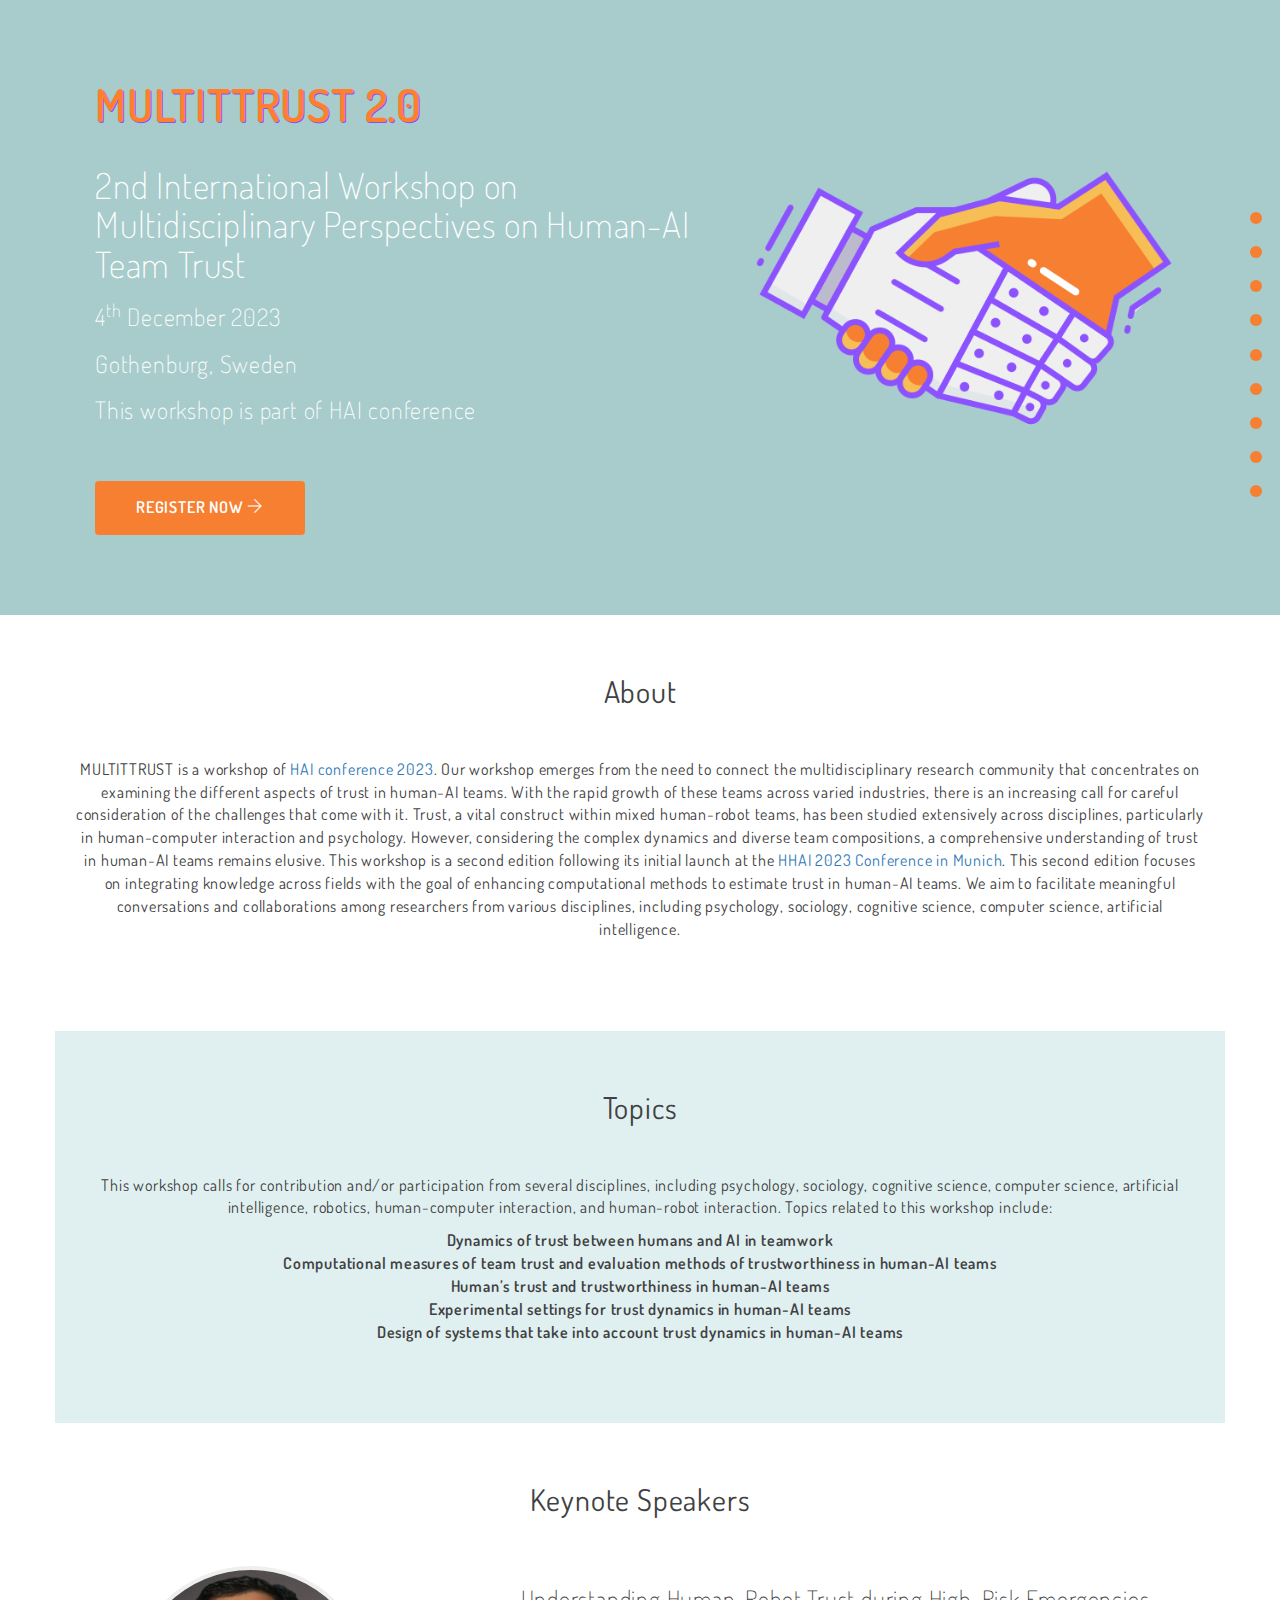
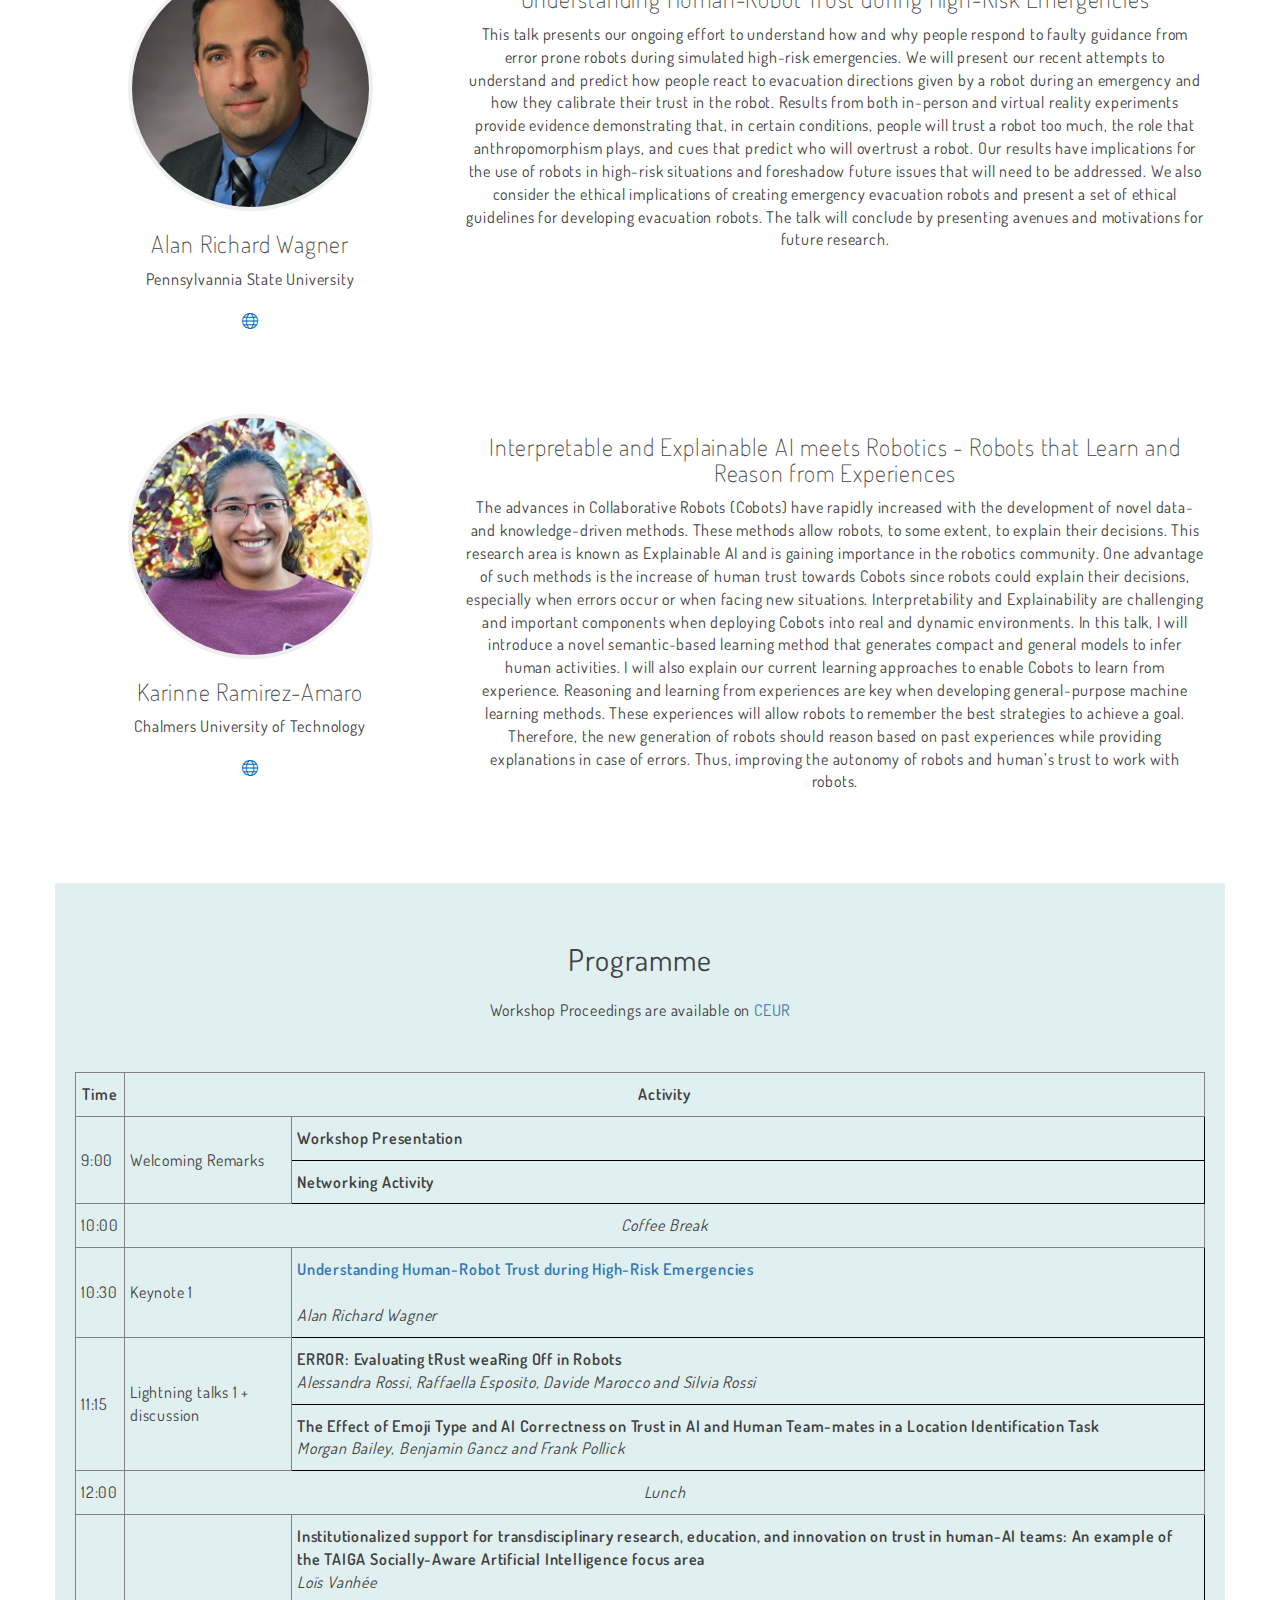
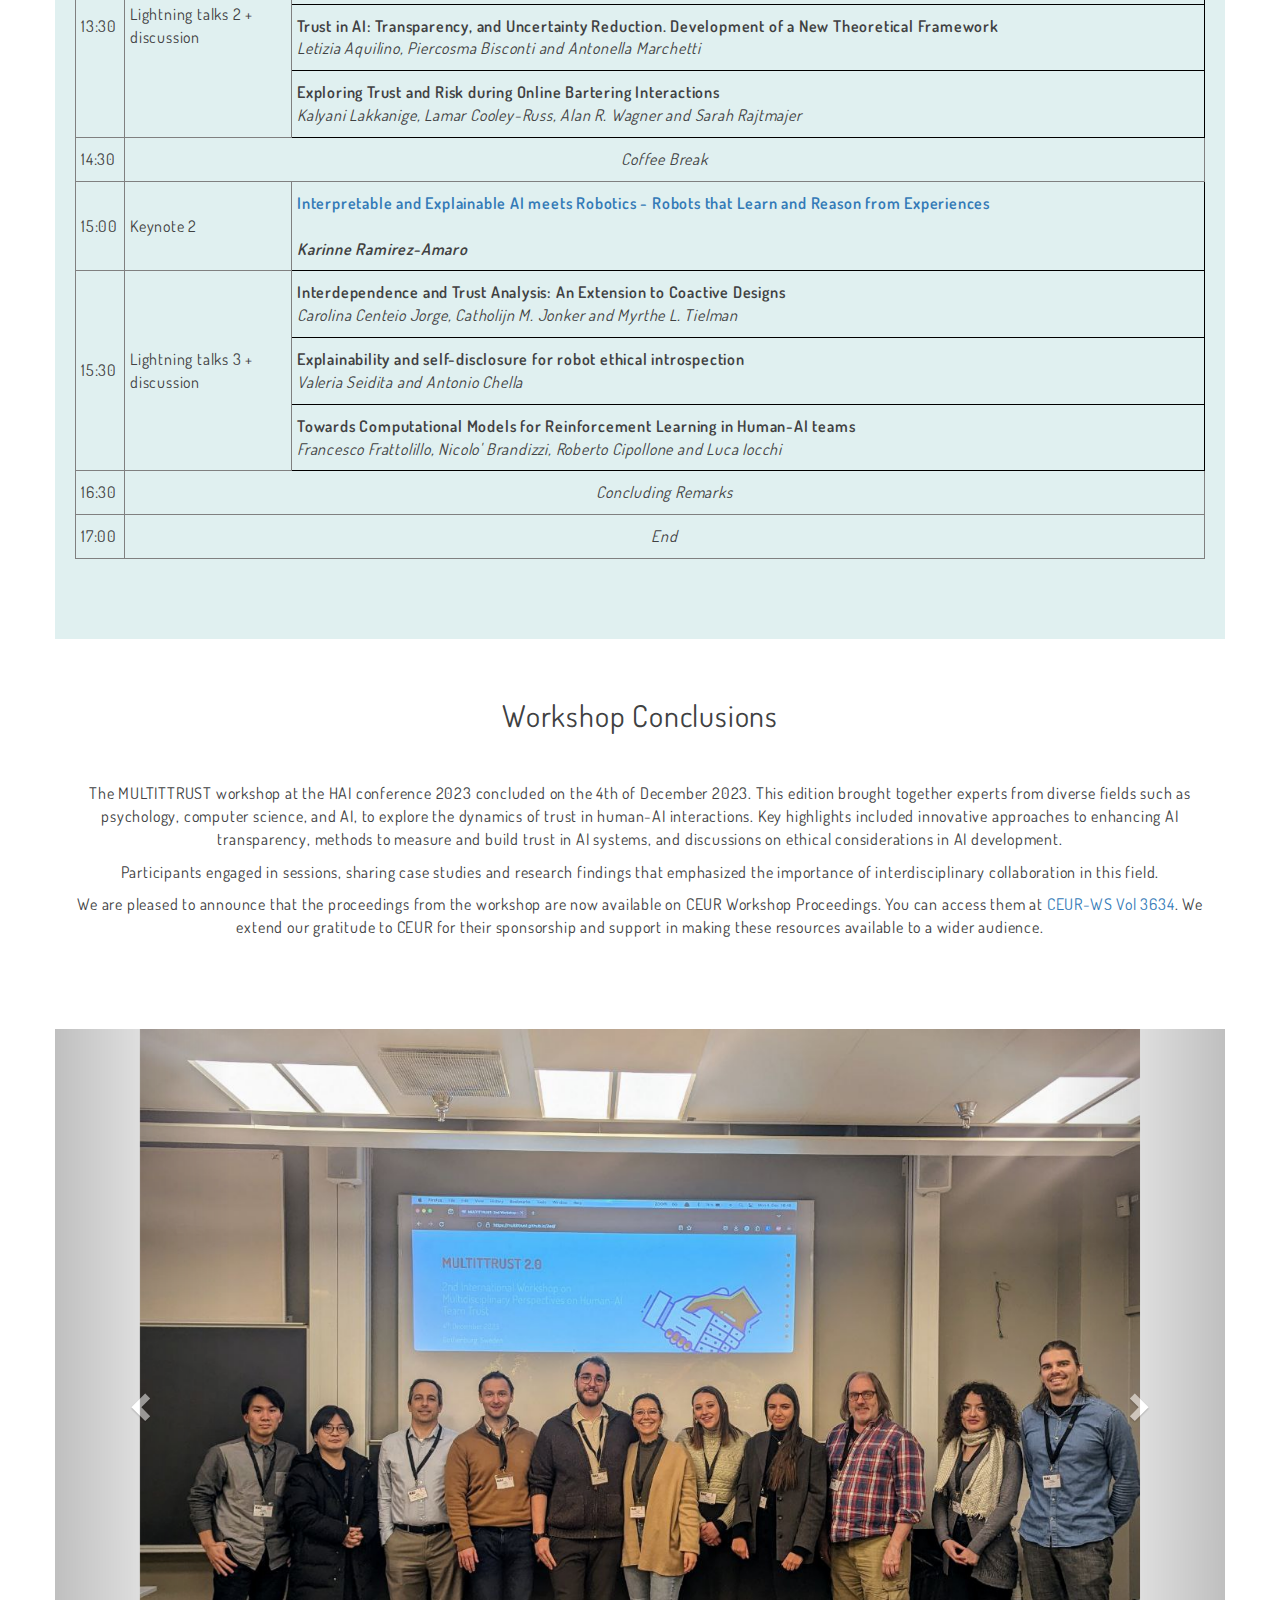
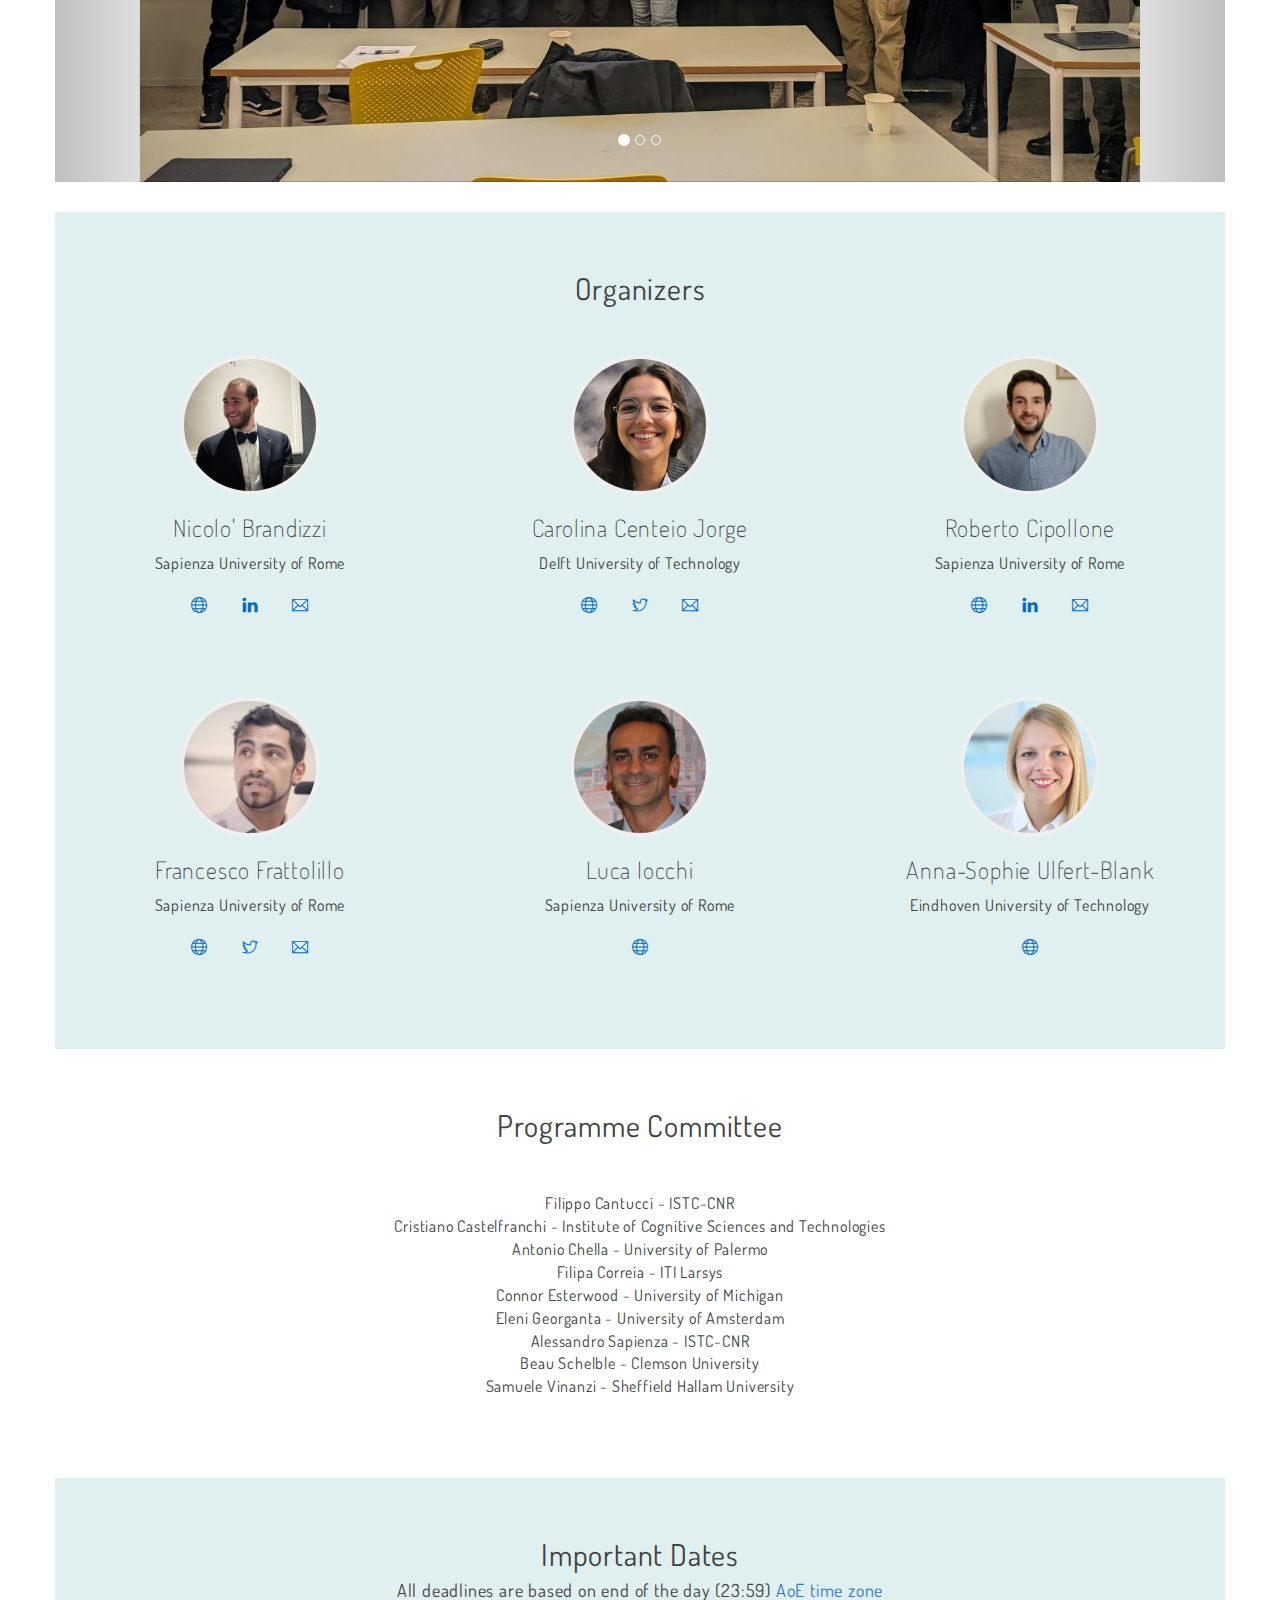
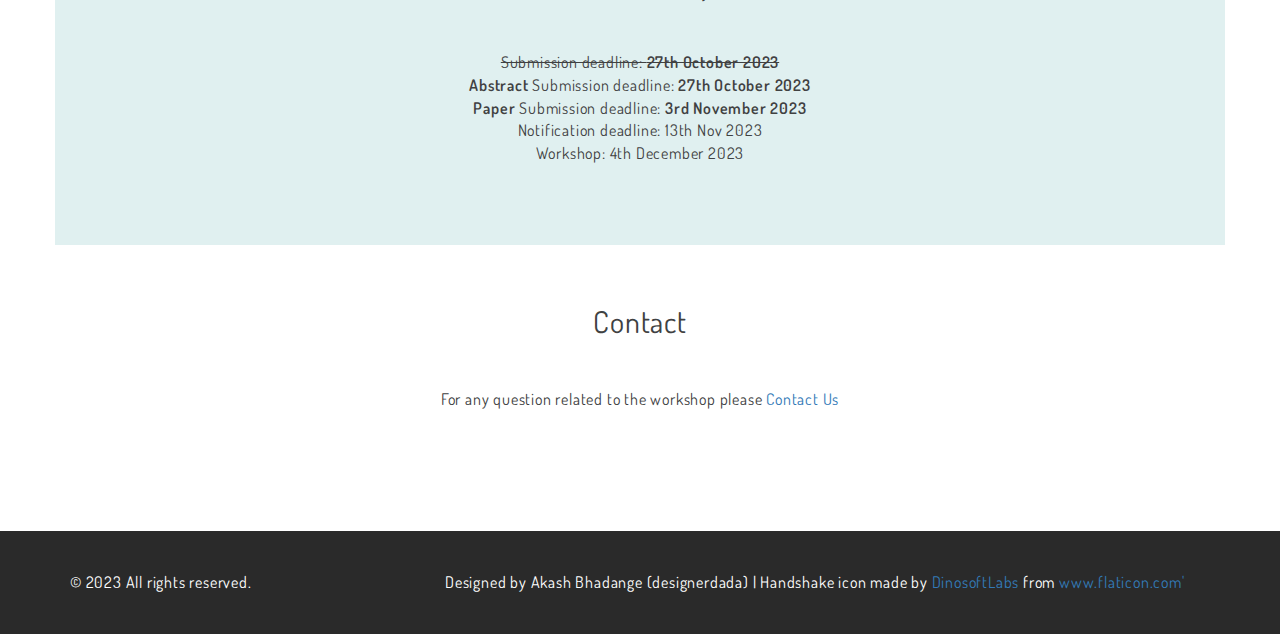
==== index.html @ 0f2c77f6 "First Commit, Copy of Previous Edition" ====
<!DOCTYPE html>
<html lang="en">

<head>

  <meta charset="utf-8">
  <meta http-equiv="X-UA-Compatible" content="IE=edge">
  <meta name="viewport" content="width=device-width, initial-scale=1">
  <meta name="description" content="MULTITTRUST is a workshop of HAI conference 2023">
  <meta name="author" content="Nicolo' Brandizzi">
  <title>MULTITTRUST: 2nd Workshop on Multidisciplinary Perspectives on Human-AI Team Trust</title>
  <link rel="icon" href="https://raw.githubusercontent.com/multittrust/multittrust.github.io/main/img/handshake.png">

  <!-- Google Analytics -->
  <!-- Global site tag (gtag.js) - Google Analytics -->
  <script async src="https://www.googletagmanager.com/gtag/js?id=G-1DRVVMSRPQ"></script>
  <script>
    window.dataLayer = window.dataLayer || [];
    function gtag(){dataLayer.push(arguments);}
    gtag('js', new Date());
    gtag('config', 'G-1DRVVMSRPQ');
  </script>
  <!-- End Google Analytics -->

  <!-- Bootstrap -->
  <link href="css/bootstrap.min.css" rel="stylesheet">
  <link href="css/style.css" rel="stylesheet">
  <link href="css/themify-icons.css" rel="stylesheet">
  <link href='css/dosis-font.css' rel='stylesheet' type='text/css'>
  <!-- HTML5 shim and Respond.js for IE8 support of HTML5 elements and media queries -->
  <!-- WARNING: Respond.js doesn't work if you view the page via file:// -->
  <!--[if lt IE 9]>
      <script src="https://oss.maxcdn.com/html5shiv/3.7.2/html5shiv.min.js"></script>
      <script src="https://oss.maxcdn.com/respond/1.4.2/respond.min.js"></script>
      <![endif]-->
</head>

<body id="page-top" data-spy="scroll" data-target=".side-menu">

  <div data-include="navigation"></div>

 
  <div class="container-fluid my-top">
    <!-- Start: Header -->
    <div class="row hero-header" id="home">
      <div class="col-md-7">
        <!-- <img src="img/multittrust-logo.png" class="logo"> -->
        <h1 class="logo">MULTITTRUST 2.0</h1>
        <h1>2nd International Workshop on Multidisciplinary Perspectives on Human-AI Team Trust</h1>
        <h3>4<sup>th</sup> December 2023</h3>
        <h3>Gothenburg, Sweden</h3>
        <h3>This workshop is part of HAI conference</h3>
        <!-- <h4>Design Offices Macherei: Weihenstephaner Str. 12, 81673 Munich, Germany</h4> -->

        <a href="https://hai-conference.net/hai2023/registration/" class="btn btn-lg btn-red" target="_blank">Register Now <span
            class="ti-arrow-right"></span></a>
      </div>
      <div class="col-md-5 hidden-xs">
        <img src="img/handshake.png" class="rocket animated bounce">
      </div>
    </div>
    <!-- End: Header -->
  </div>
  <div class="container" id="about">
    <!-- Start: Desc -->
    
    <div data-include="description"></div>

    <div data-include="topics"></div>


    
    <!-- End: Desc -->

    <div data-include="speakers"></div>

    <div data-include="programme"></div> 

    <div data-include="conclusions"></div>

    <div data-include="organizers"></div>

        <!-- not important -->

    <div data-include="programmecommittee"></div> 
    <div data-include="dates"></div>
    <!-- <div data-include="call4contrib"></div> -->


    <div class="container" id="contact">
      <div class="container">
        <div class="row me-row content-ct">
          <h2 class="row-title">Contact</h2>
          <div class="col-md feature">
            <p>For any question related to the workshop please <a href="mailto:brandizzi@diag.uniroma1.it?cc=c.jorge@tudelft.nl,cipollone@diag.uniroma1.it,frattolillo@diag.uniroma1.it&Subject=[MultiTTrust] ..." target="_blank">Contact Us</a>
            </p>
          </div>
        </div>
      </div>
    </div>

  </div>

  <!-- End: Speakers -->





  <!-- Start: Footer -->
  <div class="container-fluid footer">

    <div class="row footer-credit">
      <div class="col-md-4 col-sm-6">
        <p>&copy; 2023 All rights reserved.</p>
      </div>
      <div> Designed by Akash Bhadange (designerdada) | Handshake icon made by <a
          href="https://www.flaticon.com/authors/dinosoftlabs" title="DinosoftLabs"> DinosoftLabs </a> from <a
          href="https://www.flaticon.com/" title="Flaticon">www.flaticon.com'</a>
      </div>
    </div>
  </div>
  <!-- End: Footer -->

  <!-- jQuery (necessary for Bootstrap's JavaScript plugins) -->
  <script src="js/jquery.min.js"></script>
  <script src="js/main.js"></script>
  <!-- Include all compiled plugins (below), or include individual files as needed -->
  <script src="js/bootstrap.min.js"></script>
  <script src="js/jquery.easing.min.js"></script>
  <script src="js/scrolling-nav.js"></script>
  <script src="js/validator.js"></script>

</body>

</html>
---- css/style.css ----
body {
	font-family: 'Dosis', sans-serif;
    color: #404142;
    font-size: 16px;
	letter-spacing: 0.8px;
}
h1, h2, h3, h4, h5, h6 {
	font-weight: 200;
}
ul {
	margin: 0;
	padding: 0;
	list-style: none;
}
a {
	-webkit-transition: all 0.3s;
  	-moz-transition: all 0.3s;
  	transition: all 0.3s;
}
a:hover, a:focus, a:active, a:visited {
    text-decoration: none;
}

/* Buttons override */
.btn {
	text-transform: uppercase;
    font-weight: 600;
}
.btn-lg {
	padding: 15px 40px;
    font-size: 16px;
    line-height: none;
    border-radius: 4px;
}
.btn-red {
	background-color: #F67F32;
	color: #fff;
}
.btn-yellow {
	background-color: #fcd93b;
	color: #2a2a2a;
	opacity: 0.8;
}
.btn-yellow:hover {
	opacity: 1;
}
.btn-yellow.disabled:hover,
.btn-yellow[disabled]:hover {
    opacity: 0.65;
}
.content-ct {
	text-align: center;
}

/* ------------------
	Navigation 
------------------ */
.side-menu {
	position: fixed;
	right: 1%;
	top: 30%;
    transform: translateY(-73px);
    z-index: 99;
}
.side-menu ul li {
    text-align: right;
    margin: 10px 5px;
}
.side-menu ul li a span {
	display: inline-block;
}
.side-menu ul li a span.menu-title {
	color: #fff;
    position: relative;
    margin-right: 10px;
    text-transform: uppercase;
    font-size: 12px;
    background-color: #F67F32;
    padding: 3px 10px;
    font-weight: 600;
    border-radius: 3px;
    -webkit-transition: -webkit-transform 0.2s, opacity 0.2s;
    -moz-transition: -moz-transform 0.2s, opacity 0.2s;
    transition: transform 0.2s, opacity 0.2s;
    -webkit-transform-origin: 100% 50%;
    -moz-transform-origin: 100% 50%;
    -ms-transform-origin: 100% 50%;
    -o-transform-origin: 100% 50%;
    transform-origin: 100% 50%;
    opacity: 0;
}
.side-menu ul li a:hover span.menu-title {
    opacity: 1;
}
.side-menu ul li a span.dot {
    position: relative;
    background-color: #F67F32;
    border-radius: 2em;
    height: 12px;
    width: 12px;
    -webkit-transition: all 0.3s;
  	-moz-transition: all 0.3s;
  	transition: all 0.3s;
}
.side-menu ul li a:hover span.dot {
	transform: scale(1.8);
}


.hero-header {
	background: #A8CCCC;
	min-height: 600px;
	padding: 5em;
	color: #fff;
}
.hero-header h1 {
	margin: 1em 0 0 0;
}
.hero-header h4 {
	font-weight: normal;
	opacity: 0.6;
    letter-spacing: 1px;
    margin: 2em 0;
}
.hero-header .logo {
	max-width: 300px;
    font-size: 45px;
    display:inline;
    
    font-weight: 600;

    -webkit-text-fill-color: rgb(266, 127, 46);
    text-shadow: 1px 1px rgb(126,83,251);
}



.hero-header .btn {
	margin-top: 3em;
}
.hero-header .rocket {
	max-width: 100%;
}
.me-row {
	padding: 60px 0;
}
.row-title {
	font-weight: 400;
    padding: 0;
    margin: 0;
}
.feature {
	padding: 20px;
	margin-top: 30px;
}
.feature span {
	font-size: 5em;
    color: #016cc7;
}

.speaker .feature {
	width: 31.333333%;
	-webkit-transition: all 0.3s;
  	-moz-transition: all 0.3s;
  	transition: all 0.3s;
  	margin-right: 20px;
  	border: 3px solid #f6f6f6;
    border-radius: 5px;
}
.speaker .feature:hover {
    box-shadow: 3px 3px 10px #ccc;
    transform: translateY(-10px);
}
.speaker-img {
	max-width: 40%;
    border: 4px solid #efefef;
    border-radius: 50%;
}
.keynote-img {
    max-width: 70%;
    border: 4px solid #efefef;
    border-radius: 50%;
}
ul.speaker-social li {
	list-style: none;
	display: inline-block;
	margin: 10px 5px;
}
ul.speaker-social li a {
	font-size: 0.2em;
	padding: 0 10px;
}
ul.speaker-social li a:hover {
	text-decoration: none;
}
a span.ti-facebook {
	color: #3b5998;
}
a span.ti-twitter-alt {
	color: #4099ff;
}

.tickets {
	background-color: #fcd93b;
}
.tickets .price {
	font-size: 4em;
	color: #F67F32;
    font-weight: 100;
}
.tickets .price sup {
	font-size: 0.4em;
}

.teal {
    background-color: #E0F0F0;
}

.nav-tabs {
    margin-top: 20px;
}
.schedule .media {
	margin-top: 4em;
}
.schedule .media-object {
	max-width: 100px;
}
.schedule .media-heading {
	font-weight: 600;
    border-bottom: 2px solid #efefef;
    padding-bottom: 10px;
}
.schedule .media-body h5 {
	text-transform: uppercase;
	font-weight: 600;
}


.footer {
    background-color: #2a2a2a;
    margin-top: 30px;
    color: #fff;
}
.footer p {
    margin-bottom: 0;
}
.footer-credit {
    padding: 40px;
}
ul.footer-menu {
    text-align: right;
}
ul.footer-menu li {
    display: inline-block;
}
ul.footer-menu li a {
    font-size: 12px;
    color: #fcd93b;
    padding-right: 20px;
}
ul.footer-menu li a:hover {
    color: #F67F32;
}


.contact {
    background-color: #3a3a3a;
    color: #fff;
    padding: 1em;
}
.contact h3 {
    margin-bottom: 30px;
}
.form-control {
    padding: 20px 15px;
    border: 3px solid #eee;
    background-color: #f9f9f9;
    box-shadow: none;
}
.help-block {
    font-size: 12px;
}
.form-control-feedback {
    top: 15px;
    right: 15px;
}

.animated { 
    -webkit-animation-duration: 5s; 
    animation-duration: 5s; 
    -webkit-animation-fill-mode: both; 
    animation-fill-mode: both; 
    -webkit-animation-timing-function: linear; 
    animation-timing-function: linear; 
    animation-iteration-count:infinite; 
    -webkit-animation-iteration-count:infinite; 
} 

@-webkit-keyframes bounce { 
    0%, 20%, 50%, 80%, 100% {-webkit-transform: translateY(0);} 
    40% {-webkit-transform: translateY(-30px);} 
    60% {-webkit-transform: translateY(-15px);} 
} 

@keyframes bounce { 
    0%, 20%, 50%, 80%, 100% {transform: translateY(0);} 
    40% {transform: translateY(-30px);} 
    60% {transform: translateY(-15px);} 
} 

.bounce { 
    -webkit-animation-name: bounce; 
    animation-name: bounce; 
}

/* ========================================
    Custom Media Queries
======================================== */

/* Mobile */

@media (max-width: 767px) {
    .hero-header {
        padding: 3em 1em 1em 1em;
        text-align: center;
        max-height: 550px;
    }
    .speaker .feature {
        width: 100%
    }
    .footer-credit {
        text-align: center;
        padding: 40px 20px;
    }
    ul.footer-menu {
        text-align: center;
        margin-top: 30px;
    }
}


/* iPad Portrait */

@media (min-width: 768px) and (max-width: 991px) {
    .hero-header {
        padding: 3em 1em 1em 1em;
        text-align: center;
    }
    .speaker .feature {
        width: 49%;
        margin-right: 7px;
    }
    ul.footer-menu {
        margin-top: 0;
    }
}


/* iPad Landscape */

@media (min-width: 992px) and (max-width: 1199px) {
    .speaker .feature {
        width: 49%;
        margin-right: 9px;
    }
}

.container {
    padding: 0;
}

.my-top {
    padding-left: 0;
    padding-right: 0;
}

.row {
    margin: 0 0;
}

.tg  {border-collapse:collapse;border-spacing:0;text-align: center}
.tg td{border-color:black;border-style:solid;border-width:1px;padding:10px 5px;}
.tg th{border-color:black;border-style:solid;border-width:1px;padding:10px 5px;}
.tg .tg-cly1{text-align:left;vertical-align:middle}
.tg .tg-lboi{border-color:inherit;text-align:left;vertical-align:middle}
.tg .tg-uzvj{border-color:inherit;font-weight:bold;text-align:center;vertical-align:middle}
.tg .tg-vrnj{border-color:inherit;font-style:italic;text-align:center;vertical-align:middle}
.tg .tg-yla0{font-weight:bold;text-align:left;vertical-align:middle}


#workshopCarousel .item img {
    width: 1000px;
    height: auto; /* maintain aspect ratio */
    display: block; /* ensures the image is a block element */
    margin-left: auto;
    margin-right: auto;
    
}
---- css/themify-icons.css ----
@font-face {
	font-family: 'themify';
	src:url('../fonts/themify.eot?-fvbane');
	src:url('../fonts/themify.eot?#iefix-fvbane') format('embedded-opentype'),
		url('../fonts/themify.woff?-fvbane') format('woff'),
		url('../fonts/themify.ttf?-fvbane') format('truetype'),
		url('../fonts/themify.svg?-fvbane#themify') format('svg');
	font-weight: normal;
	font-style: normal;
}

[class^="ti-"], [class*=" ti-"] {
	font-family: 'themify';
	speak: none;
	font-style: normal;
	font-weight: normal;
	font-variant: normal;
	text-transform: none;
	line-height: 1;

	/* Better Font Rendering =========== */
	-webkit-font-smoothing: antialiased;
	-moz-osx-font-smoothing: grayscale;
}

.ti-wand:before {
	content: "\e600";
}
.ti-volume:before {
	content: "\e601";
}
.ti-user:before {
	content: "\e602";
}
.ti-unlock:before {
	content: "\e603";
}
.ti-unlink:before {
	content: "\e604";
}
.ti-trash:before {
	content: "\e605";
}
.ti-thought:before {
	content: "\e606";
}
.ti-target:before {
	content: "\e607";
}
.ti-tag:before {
	content: "\e608";
}
.ti-tablet:before {
	content: "\e609";
}
.ti-star:before {
	content: "\e60a";
}
.ti-spray:before {
	content: "\e60b";
}
.ti-signal:before {
	content: "\e60c";
}
.ti-shopping-cart:before {
	content: "\e60d";
}
.ti-shopping-cart-full:before {
	content: "\e60e";
}
.ti-settings:before {
	content: "\e60f";
}
.ti-search:before {
	content: "\e610";
}
.ti-zoom-in:before {
	content: "\e611";
}
.ti-zoom-out:before {
	content: "\e612";
}
.ti-cut:before {
	content: "\e613";
}
.ti-ruler:before {
	content: "\e614";
}
.ti-ruler-pencil:before {
	content: "\e615";
}
.ti-ruler-alt:before {
	content: "\e616";
}
.ti-bookmark:before {
	content: "\e617";
}
.ti-bookmark-alt:before {
	content: "\e618";
}
.ti-reload:before {
	content: "\e619";
}
.ti-plus:before {
	content: "\e61a";
}
.ti-pin:before {
	content: "\e61b";
}
.ti-pencil:before {
	content: "\e61c";
}
.ti-pencil-alt:before {
	content: "\e61d";
}
.ti-paint-roller:before {
	content: "\e61e";
}
.ti-paint-bucket:before {
	content: "\e61f";
}
.ti-na:before {
	content: "\e620";
}
.ti-mobile:before {
	content: "\e621";
}
.ti-minus:before {
	content: "\e622";
}
.ti-medall:before {
	content: "\e623";
}
.ti-medall-alt:before {
	content: "\e624";
}
.ti-marker:before {
	content: "\e625";
}
.ti-marker-alt:before {
	content: "\e626";
}
.ti-arrow-up:before {
	content: "\e627";
}
.ti-arrow-right:before {
	content: "\e628";
}
.ti-arrow-left:before {
	content: "\e629";
}
.ti-arrow-down:before {
	content: "\e62a";
}
.ti-lock:before {
	content: "\e62b";
}
.ti-location-arrow:before {
	content: "\e62c";
}
.ti-link:before {
	content: "\e62d";
}
.ti-layout:before {
	content: "\e62e";
}
.ti-layers:before {
	content: "\e62f";
}
.ti-layers-alt:before {
	content: "\e630";
}
.ti-key:before {
	content: "\e631";
}
.ti-import:before {
	content: "\e632";
}
.ti-image:before {
	content: "\e633";
}
.ti-heart:before {
	content: "\e634";
}
.ti-heart-broken:before {
	content: "\e635";
}
.ti-hand-stop:before {
	content: "\e636";
}
.ti-hand-open:before {
	content: "\e637";
}
.ti-hand-drag:before {
	content: "\e638";
}
.ti-folder:before {
	content: "\e639";
}
.ti-flag:before {
	content: "\e63a";
}
.ti-flag-alt:before {
	content: "\e63b";
}
.ti-flag-alt-2:before {
	content: "\e63c";
}
.ti-eye:before {
	content: "\e63d";
}
.ti-export:before {
	content: "\e63e";
}
.ti-exchange-vertical:before {
	content: "\e63f";
}
.ti-desktop:before {
	content: "\e640";
}
.ti-cup:before {
	content: "\e641";
}
.ti-crown:before {
	content: "\e642";
}
.ti-comments:before {
	content: "\e643";
}
.ti-comment:before {
	content: "\e644";
}
.ti-comment-alt:before {
	content: "\e645";
}
.ti-close:before {
	content: "\e646";
}
.ti-clip:before {
	content: "\e647";
}
.ti-angle-up:before {
	content: "\e648";
}
.ti-angle-right:before {
	content: "\e649";
}
.ti-angle-left:before {
	content: "\e64a";
}
.ti-angle-down:before {
	content: "\e64b";
}
.ti-check:before {
	content: "\e64c";
}
.ti-check-box:before {
	content: "\e64d";
}
.ti-camera:before {
	content: "\e64e";
}
.ti-announcement:before {
	content: "\e64f";
}
.ti-brush:before {
	content: "\e650";
}
.ti-briefcase:before {
	content: "\e651";
}
.ti-bolt:before {
	content: "\e652";
}
.ti-bolt-alt:before {
	content: "\e653";
}
.ti-blackboard:before {
	content: "\e654";
}
.ti-bag:before {
	content: "\e655";
}
.ti-move:before {
	content: "\e656";
}
.ti-arrows-vertical:before {
	content: "\e657";
}
.ti-arrows-horizontal:before {
	content: "\e658";
}
.ti-fullscreen:before {
	content: "\e659";
}
.ti-arrow-top-right:before {
	content: "\e65a";
}
.ti-arrow-top-left:before {
	content: "\e65b";
}
.ti-arrow-circle-up:before {
	content: "\e65c";
}
.ti-arrow-circle-right:before {
	content: "\e65d";
}
.ti-arrow-circle-left:before {
	content: "\e65e";
}
.ti-arrow-circle-down:before {
	content: "\e65f";
}
.ti-angle-double-up:before {
	content: "\e660";
}
.ti-angle-double-right:before {
	content: "\e661";
}
.ti-angle-double-left:before {
	content: "\e662";
}
.ti-angle-double-down:before {
	content: "\e663";
}
.ti-zip:before {
	content: "\e664";
}
.ti-world:before {
	content: "\e665";
}
.ti-wheelchair:before {
	content: "\e666";
}
.ti-view-list:before {
	content: "\e667";
}
.ti-view-list-alt:before {
	content: "\e668";
}
.ti-view-grid:before {
	content: "\e669";
}
.ti-uppercase:before {
	content: "\e66a";
}
.ti-upload:before {
	content: "\e66b";
}
.ti-underline:before {
	content: "\e66c";
}
.ti-truck:before {
	content: "\e66d";
}
.ti-timer:before {
	content: "\e66e";
}
.ti-ticket:before {
	content: "\e66f";
}
.ti-thumb-up:before {
	content: "\e670";
}
.ti-thumb-down:before {
	content: "\e671";
}
.ti-text:before {
	content: "\e672";
}
.ti-stats-up:before {
	content: "\e673";
}
.ti-stats-down:before {
	content: "\e674";
}
.ti-split-v:before {
	content: "\e675";
}
.ti-split-h:before {
	content: "\e676";
}
.ti-smallcap:before {
	content: "\e677";
}
.ti-shine:before {
	content: "\e678";
}
.ti-shift-right:before {
	content: "\e679";
}
.ti-shift-left:before {
	content: "\e67a";
}
.ti-shield:before {
	content: "\e67b";
}
.ti-notepad:before {
	content: "\e67c";
}
.ti-server:before {
	content: "\e67d";
}
.ti-quote-right:before {
	content: "\e67e";
}
.ti-quote-left:before {
	content: "\e67f";
}
.ti-pulse:before {
	content: "\e680";
}
.ti-printer:before {
	content: "\e681";
}
.ti-power-off:before {
	content: "\e682";
}
.ti-plug:before {
	content: "\e683";
}
.ti-pie-chart:before {
	content: "\e684";
}
.ti-paragraph:before {
	content: "\e685";
}
.ti-panel:before {
	content: "\e686";
}
.ti-package:before {
	content: "\e687";
}
.ti-music:before {
	content: "\e688";
}
.ti-music-alt:before {
	content: "\e689";
}
.ti-mouse:before {
	content: "\e68a";
}
.ti-mouse-alt:before {
	content: "\e68b";
}
.ti-money:before {
	content: "\e68c";
}
.ti-microphone:before {
	content: "\e68d";
}
.ti-menu:before {
	content: "\e68e";
}
.ti-menu-alt:before {
	content: "\e68f";
}
.ti-map:before {
	content: "\e690";
}
.ti-map-alt:before {
	content: "\e691";
}
.ti-loop:before {
	content: "\e692";
}
.ti-location-pin:before {
	content: "\e693";
}
.ti-list:before {
	content: "\e694";
}
.ti-light-bulb:before {
	content: "\e695";
}
.ti-Italic:before {
	content: "\e696";
}
.ti-info:before {
	content: "\e697";
}
.ti-infinite:before {
	content: "\e698";
}
.ti-id-badge:before {
	content: "\e699";
}
.ti-hummer:before {
	content: "\e69a";
}
.ti-home:before {
	content: "\e69b";
}
.ti-help:before {
	content: "\e69c";
}
.ti-headphone:before {
	content: "\e69d";
}
.ti-harddrives:before {
	content: "\e69e";
}
.ti-harddrive:before {
	content: "\e69f";
}
.ti-gift:before {
	content: "\e6a0";
}
.ti-game:before {
	content: "\e6a1";
}
.ti-filter:before {
	content: "\e6a2";
}
.ti-files:before {
	content: "\e6a3";
}
.ti-file:before {
	content: "\e6a4";
}
.ti-eraser:before {
	content: "\e6a5";
}
.ti-envelope:before {
	content: "\e6a6";
}
.ti-download:before {
	content: "\e6a7";
}
.ti-direction:before {
	content: "\e6a8";
}
.ti-direction-alt:before {
	content: "\e6a9";
}
.ti-dashboard:before {
	content: "\e6aa";
}
.ti-control-stop:before {
	content: "\e6ab";
}
.ti-control-shuffle:before {
	content: "\e6ac";
}
.ti-control-play:before {
	content: "\e6ad";
}
.ti-control-pause:before {
	content: "\e6ae";
}
.ti-control-forward:before {
	content: "\e6af";
}
.ti-control-backward:before {
	content: "\e6b0";
}
.ti-cloud:before {
	content: "\e6b1";
}
.ti-cloud-up:before {
	content: "\e6b2";
}
.ti-cloud-down:before {
	content: "\e6b3";
}
.ti-clipboard:before {
	content: "\e6b4";
}
.ti-car:before {
	content: "\e6b5";
}
.ti-calendar:before {
	content: "\e6b6";
}
.ti-book:before {
	content: "\e6b7";
}
.ti-bell:before {
	content: "\e6b8";
}
.ti-basketball:before {
	content: "\e6b9";
}
.ti-bar-chart:before {
	content: "\e6ba";
}
.ti-bar-chart-alt:before {
	content: "\e6bb";
}
.ti-back-right:before {
	content: "\e6bc";
}
.ti-back-left:before {
	content: "\e6bd";
}
.ti-arrows-corner:before {
	content: "\e6be";
}
.ti-archive:before {
	content: "\e6bf";
}
.ti-anchor:before {
	content: "\e6c0";
}
.ti-align-right:before {
	content: "\e6c1";
}
.ti-align-left:before {
	content: "\e6c2";
}
.ti-align-justify:before {
	content: "\e6c3";
}
.ti-align-center:before {
	content: "\e6c4";
}
.ti-alert:before {
	content: "\e6c5";
}
.ti-alarm-clock:before {
	content: "\e6c6";
}
.ti-agenda:before {
	content: "\e6c7";
}
.ti-write:before {
	content: "\e6c8";
}
.ti-window:before {
	content: "\e6c9";
}
.ti-widgetized:before {
	content: "\e6ca";
}
.ti-widget:before {
	content: "\e6cb";
}
.ti-widget-alt:before {
	content: "\e6cc";
}
.ti-wallet:before {
	content: "\e6cd";
}
.ti-video-clapper:before {
	content: "\e6ce";
}
.ti-video-camera:before {
	content: "\e6cf";
}
.ti-vector:before {
	content: "\e6d0";
}
.ti-themify-logo:before {
	content: "\e6d1";
}
.ti-themify-favicon:before {
	content: "\e6d2";
}
.ti-themify-favicon-alt:before {
	content: "\e6d3";
}
.ti-support:before {
	content: "\e6d4";
}
.ti-stamp:before {
	content: "\e6d5";
}
.ti-split-v-alt:before {
	content: "\e6d6";
}
.ti-slice:before {
	content: "\e6d7";
}
.ti-shortcode:before {
	content: "\e6d8";
}
.ti-shift-right-alt:before {
	content: "\e6d9";
}
.ti-shift-left-alt:before {
	content: "\e6da";
}
.ti-ruler-alt-2:before {
	content: "\e6db";
}
.ti-receipt:before {
	content: "\e6dc";
}
.ti-pin2:before {
	content: "\e6dd";
}
.ti-pin-alt:before {
	content: "\e6de";
}
.ti-pencil-alt2:before {
	content: "\e6df";
}
.ti-palette:before {
	content: "\e6e0";
}
.ti-more:before {
	content: "\e6e1";
}
.ti-more-alt:before {
	content: "\e6e2";
}
.ti-microphone-alt:before {
	content: "\e6e3";
}
.ti-magnet:before {
	content: "\e6e4";
}
.ti-line-double:before {
	content: "\e6e5";
}
.ti-line-dotted:before {
	content: "\e6e6";
}
.ti-line-dashed:before {
	content: "\e6e7";
}
.ti-layout-width-full:before {
	content: "\e6e8";
}
.ti-layout-width-default:before {
	content: "\e6e9";
}
.ti-layout-width-default-alt:before {
	content: "\e6ea";
}
.ti-layout-tab:before {
	content: "\e6eb";
}
.ti-layout-tab-window:before {
	content: "\e6ec";
}
.ti-layout-tab-v:before {
	content: "\e6ed";
}
.ti-layout-tab-min:before {
	content: "\e6ee";
}
.ti-layout-slider:before {
	content: "\e6ef";
}
.ti-layout-slider-alt:before {
	content: "\e6f0";
}
.ti-layout-sidebar-right:before {
	content: "\e6f1";
}
.ti-layout-sidebar-none:before {
	content: "\e6f2";
}
.ti-layout-sidebar-left:before {
	content: "\e6f3";
}
.ti-layout-placeholder:before {
	content: "\e6f4";
}
.ti-layout-menu:before {
	content: "\e6f5";
}
.ti-layout-menu-v:before {
	content: "\e6f6";
}
.ti-layout-menu-separated:before {
	content: "\e6f7";
}
.ti-layout-menu-full:before {
	content: "\e6f8";
}
.ti-layout-media-right-alt:before {
	content: "\e6f9";
}
.ti-layout-media-right:before {
	content: "\e6fa";
}
.ti-layout-media-overlay:before {
	content: "\e6fb";
}
.ti-layout-media-overlay-alt:before {
	content: "\e6fc";
}
.ti-layout-media-overlay-alt-2:before {
	content: "\e6fd";
}
.ti-layout-media-left-alt:before {
	content: "\e6fe";
}
.ti-layout-media-left:before {
	content: "\e6ff";
}
.ti-layout-media-center-alt:before {
	content: "\e700";
}
.ti-layout-media-center:before {
	content: "\e701";
}
.ti-layout-list-thumb:before {
	content: "\e702";
}
.ti-layout-list-thumb-alt:before {
	content: "\e703";
}
.ti-layout-list-post:before {
	content: "\e704";
}
.ti-layout-list-large-image:before {
	content: "\e705";
}
.ti-layout-line-solid:before {
	content: "\e706";
}
.ti-layout-grid4:before {
	content: "\e707";
}
.ti-layout-grid3:before {
	content: "\e708";
}
.ti-layout-grid2:before {
	content: "\e709";
}
.ti-layout-grid2-thumb:before {
	content: "\e70a";
}
.ti-layout-cta-right:before {
	content: "\e70b";
}
.ti-layout-cta-left:before {
	content: "\e70c";
}
.ti-layout-cta-center:before {
	content: "\e70d";
}
.ti-layout-cta-btn-right:before {
	content: "\e70e";
}
.ti-layout-cta-btn-left:before {
	content: "\e70f";
}
.ti-layout-column4:before {
	content: "\e710";
}
.ti-layout-column3:before {
	content: "\e711";
}
.ti-layout-column2:before {
	content: "\e712";
}
.ti-layout-accordion-separated:before {
	content: "\e713";
}
.ti-layout-accordion-merged:before {
	content: "\e714";
}
.ti-layout-accordion-list:before {
	content: "\e715";
}
.ti-ink-pen:before {
	content: "\e716";
}
.ti-info-alt:before {
	content: "\e717";
}
.ti-help-alt:before {
	content: "\e718";
}
.ti-headphone-alt:before {
	content: "\e719";
}
.ti-hand-point-up:before {
	content: "\e71a";
}
.ti-hand-point-right:before {
	content: "\e71b";
}
.ti-hand-point-left:before {
	content: "\e71c";
}
.ti-hand-point-down:before {
	content: "\e71d";
}
.ti-gallery:before {
	content: "\e71e";
}
.ti-face-smile:before {
	content: "\e71f";
}
.ti-face-sad:before {
	content: "\e720";
}
.ti-credit-card:before {
	content: "\e721";
}
.ti-control-skip-forward:before {
	content: "\e722";
}
.ti-control-skip-backward:before {
	content: "\e723";
}
.ti-control-record:before {
	content: "\e724";
}
.ti-control-eject:before {
	content: "\e725";
}
.ti-comments-smiley:before {
	content: "\e726";
}
.ti-brush-alt:before {
	content: "\e727";
}
.ti-youtube:before {
	content: "\e728";
}
.ti-vimeo:before {
	content: "\e729";
}
.ti-twitter:before {
	content: "\e72a";
}
.ti-time:before {
	content: "\e72b";
}
.ti-tumblr:before {
	content: "\e72c";
}
.ti-skype:before {
	content: "\e72d";
}
.ti-share:before {
	content: "\e72e";
}
.ti-share-alt:before {
	content: "\e72f";
}
.ti-rocket:before {
	content: "\e730";
}
.ti-pinterest:before {
	content: "\e731";
}
.ti-new-window:before {
	content: "\e732";
}
.ti-microsoft:before {
	content: "\e733";
}
.ti-list-ol:before {
	content: "\e734";
}
.ti-linkedin:before {
	content: "\e735";
}
.ti-layout-sidebar-2:before {
	content: "\e736";
}
.ti-layout-grid4-alt:before {
	content: "\e737";
}
.ti-layout-grid3-alt:before {
	content: "\e738";
}
.ti-layout-grid2-alt:before {
	content: "\e739";
}
.ti-layout-column4-alt:before {
	content: "\e73a";
}
.ti-layout-column3-alt:before {
	content: "\e73b";
}
.ti-layout-column2-alt:before {
	content: "\e73c";
}
.ti-instagram:before {
	content: "\e73d";
}
.ti-google:before {
	content: "\e73e";
}
.ti-github:before {
	content: "\e73f";
}
.ti-flickr:before {
	content: "\e740";
}
.ti-facebook:before {
	content: "\e741";
}
.ti-dropbox:before {
	content: "\e742";
}
.ti-dribbble:before {
	content: "\e743";
}
.ti-apple:before {
	content: "\e744";
}
.ti-android:before {
	content: "\e745";
}
.ti-save:before {
	content: "\e746";
}
.ti-save-alt:before {
	content: "\e747";
}
.ti-yahoo:before {
	content: "\e748";
}
.ti-wordpress:before {
	content: "\e749";
}
.ti-vimeo-alt:before {
	content: "\e74a";
}
.ti-twitter-alt:before {
	content: "\e74b";
}
.ti-tumblr-alt:before {
	content: "\e74c";
}
.ti-trello:before {
	content: "\e74d";
}
.ti-stack-overflow:before {
	content: "\e74e";
}
.ti-soundcloud:before {
	content: "\e74f";
}
.ti-sharethis:before {
	content: "\e750";
}
.ti-sharethis-alt:before {
	content: "\e751";
}
.ti-reddit:before {
	content: "\e752";
}
.ti-pinterest-alt:before {
	content: "\e753";
}
.ti-microsoft-alt:before {
	content: "\e754";
}
.ti-linux:before {
	content: "\e755";
}
.ti-jsfiddle:before {
	content: "\e756";
}
.ti-joomla:before {
	content: "\e757";
}
.ti-html5:before {
	content: "\e758";
}
.ti-flickr-alt:before {
	content: "\e759";
}
.ti-email:before {
	content: "\e75a";
}
.ti-drupal:before {
	content: "\e75b";
}
.ti-dropbox-alt:before {
	content: "\e75c";
}
.ti-css3:before {
	content: "\e75d";
}
.ti-rss:before {
	content: "\e75e";
}
.ti-rss-alt:before {
	content: "\e75f";
}
---- css/dosis-font.css ----
/* latin-ext */
@font-face {
  font-family: 'Dosis';
  font-style: normal;
  font-weight: 200;
  src: local('Dosis ExtraLight'), local('Dosis-ExtraLight'), url(../fonts/dosis/VK-RlLrn4NFhRGqPkj6IwBkAz4rYn47Zy2rvigWQf6w.woff2) format('woff2');
  unicode-range: U+0100-024F, U+1E00-1EFF, U+20A0-20AB, U+20AD-20CF, U+2C60-2C7F, U+A720-A7FF;
}
/* latin */
@font-face {
  font-family: 'Dosis';
  font-style: normal;
  font-weight: 200;
  src: local('Dosis ExtraLight'), local('Dosis-ExtraLight'), url(../fonts/dosis/RPKDmaFi75RJkvjWaDDb0nYhjbSpvc47ee6xR_80Hnw.woff2) format('woff2');
  unicode-range: U+0000-00FF, U+0131, U+0152-0153, U+02C6, U+02DA, U+02DC, U+2000-206F, U+2074, U+20AC, U+2212, U+2215, U+E0FF, U+EFFD, U+F000;
}
/* latin-ext */
@font-face {
  font-family: 'Dosis';
  font-style: normal;
  font-weight: 400;
  src: local('Dosis Regular'), local('Dosis-Regular'), url(../fonts/dosis/3isE9muMMOq1K7TQ7HkKvIDGDUGfDkXyfkzVDelzfFk.woff2) format('woff2');
  unicode-range: U+0100-024F, U+1E00-1EFF, U+20A0-20AB, U+20AD-20CF, U+2C60-2C7F, U+A720-A7FF;
}
/* latin */
@font-face {
  font-family: 'Dosis';
  font-style: normal;
  font-weight: 400;
  src: local('Dosis Regular'), local('Dosis-Regular'), url(../fonts/dosis/oaBFj7Fz9Y9_eW3k9Jd9X6CWcynf_cDxXwCLxiixG1c.woff2) format('woff2');
  unicode-range: U+0000-00FF, U+0131, U+0152-0153, U+02C6, U+02DA, U+02DC, U+2000-206F, U+2074, U+20AC, U+2212, U+2215, U+E0FF, U+EFFD, U+F000;
}
/* latin-ext */
@font-face {
  font-family: 'Dosis';
  font-style: normal;
  font-weight: 600;
  src: local('Dosis SemiBold'), local('Dosis-SemiBold'), url(../fonts/dosis/3isE9muMMOq1K7TQ7HkKvIDGDUGfDkXyfkzVDelzfFk.woff2) format('woff2');
  unicode-range: U+0100-024F, U+1E00-1EFF, U+20A0-20AB, U+20AD-20CF, U+2C60-2C7F, U+A720-A7FF;
}
/* latin */
@font-face {
  font-family: 'Dosis';
  font-style: normal;
  font-weight: 600;
  src: local('Dosis SemiBold'), local('Dosis-SemiBold'), url(../fonts/dosis/O6SOu9hYsPHTU43R17NS5XYhjbSpvc47ee6xR_80Hnw.woff2) format('woff2');
  unicode-range: U+0000-00FF, U+0131, U+0152-0153, U+02C6, U+02DA, U+02DC, U+2000-206F, U+2074, U+20AC, U+2212, U+2215, U+E0FF, U+EFFD, U+F000;
}
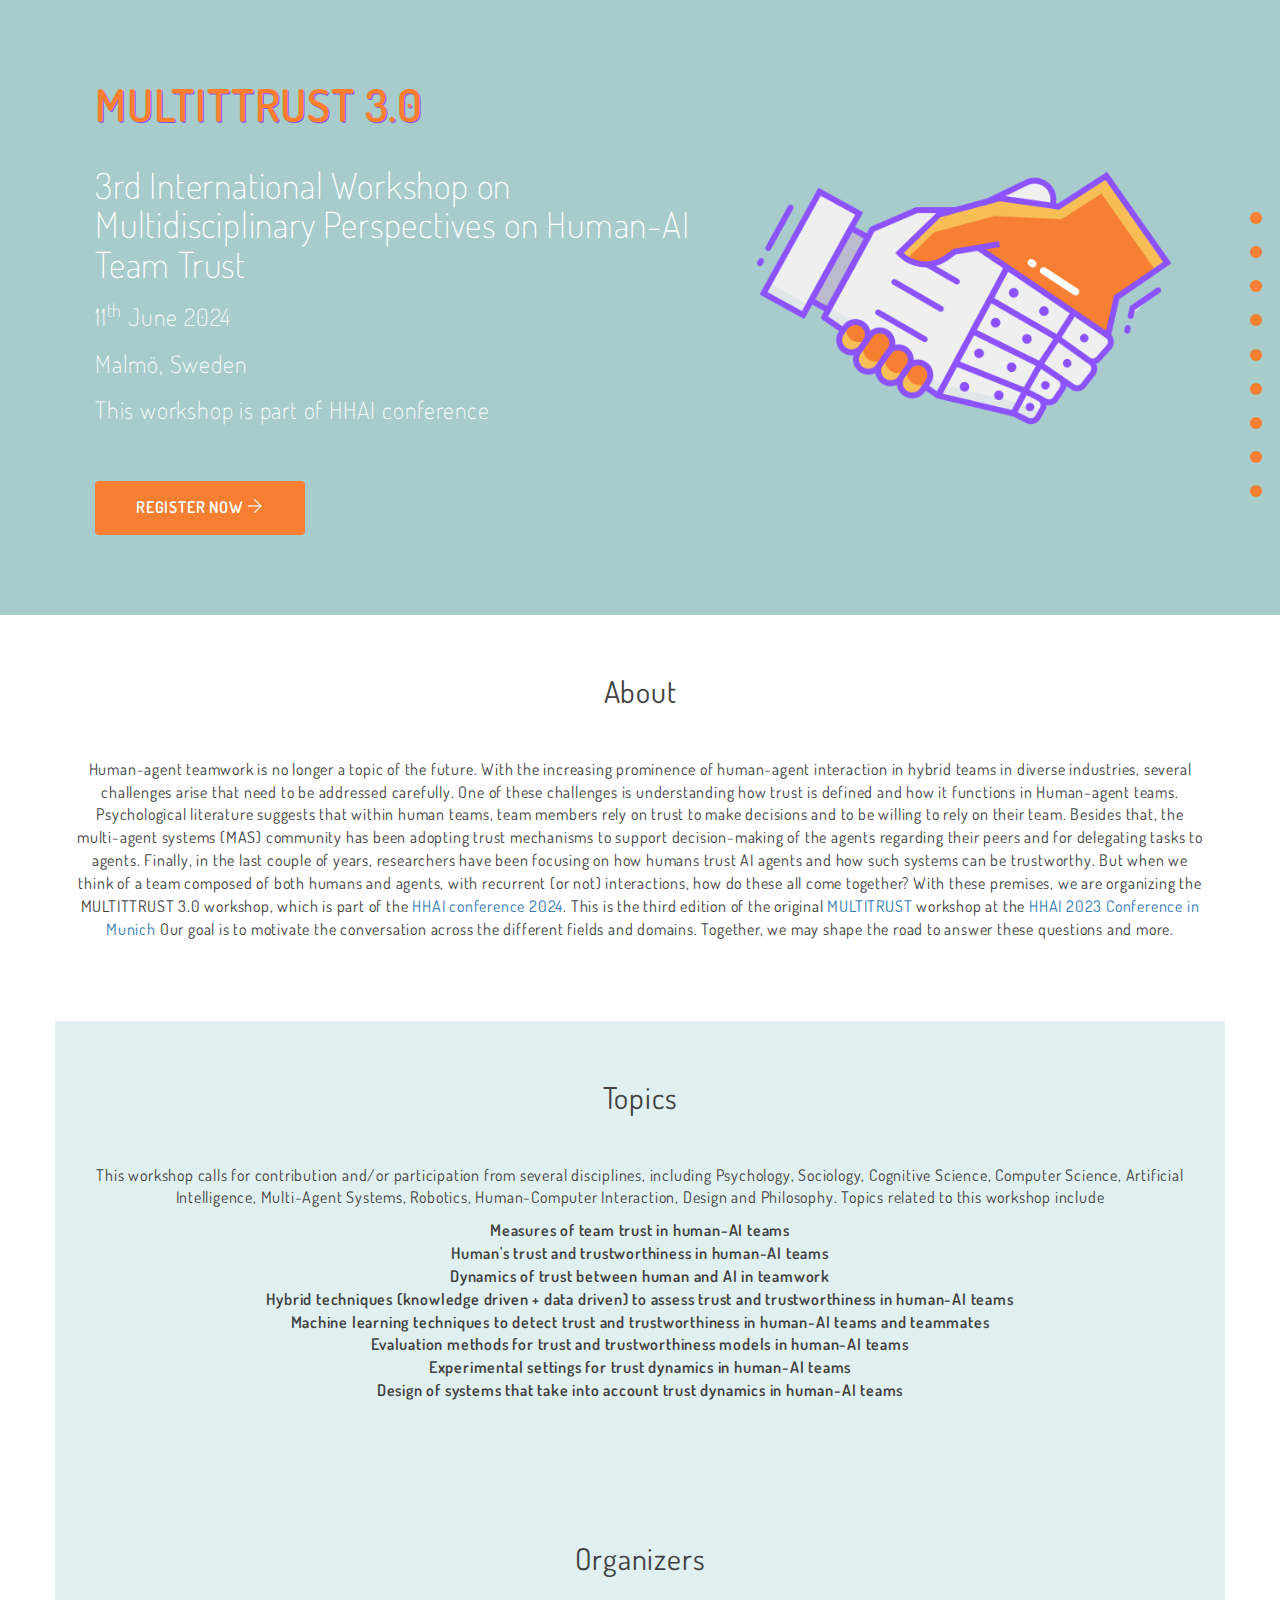
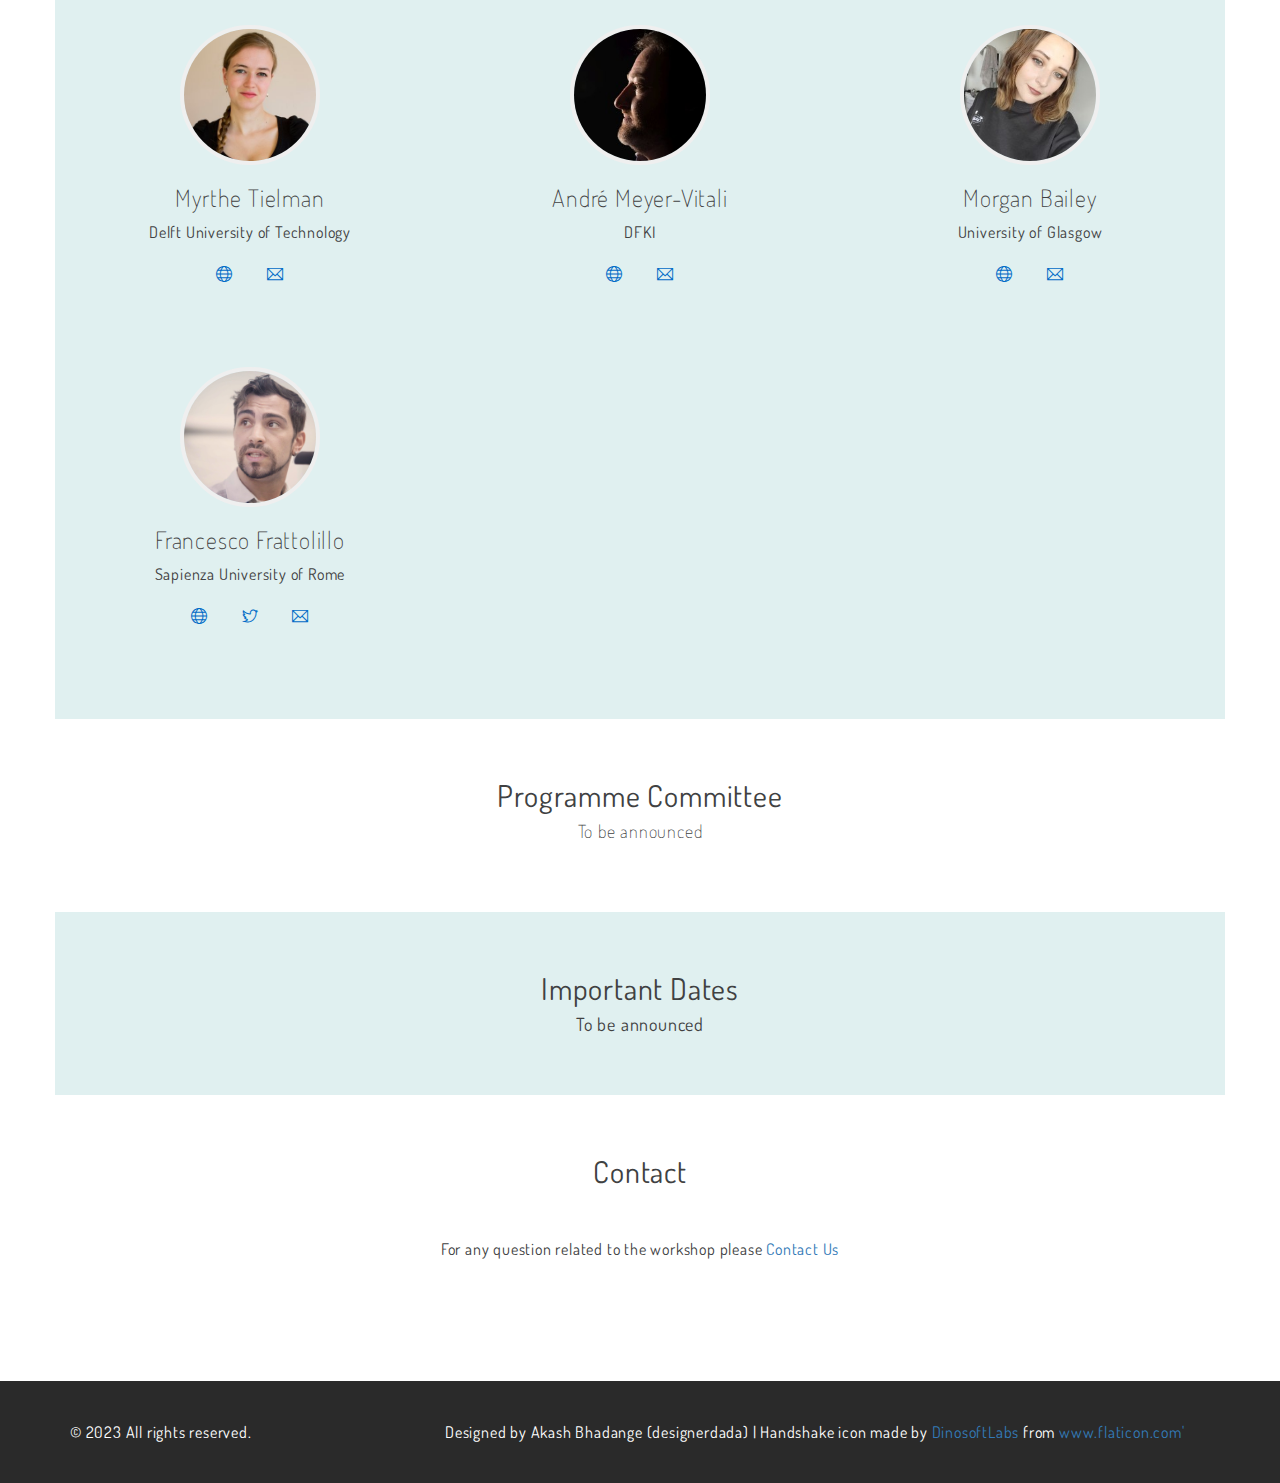
==== commit afc976cb: "Added new About, Topics and Organizers sections" ====
--- a/index.html
+++ b/index.html
@@ -6,9 +6,9 @@
   <meta charset="utf-8">
   <meta http-equiv="X-UA-Compatible" content="IE=edge">
   <meta name="viewport" content="width=device-width, initial-scale=1">
-  <meta name="description" content="MULTITTRUST is a workshop of HAI conference 2023">
-  <meta name="author" content="Nicolo' Brandizzi">
-  <title>MULTITTRUST: 2nd Workshop on Multidisciplinary Perspectives on Human-AI Team Trust</title>
+  <meta name="description" content="MULTITTRUST is a workshop of HHAI conference 2024">
+  <meta name="author" content="Francesco Frattolillo">
+  <title>MULTITTRUST: 3rd Workshop on Multidisciplinary Perspectives on Human-AI Team Trust</title>
   <link rel="icon" href="https://raw.githubusercontent.com/multittrust/multittrust.github.io/main/img/handshake.png">
 
   <!-- Google Analytics -->
@@ -45,14 +45,14 @@
     <div class="row hero-header" id="home">
       <div class="col-md-7">
         <!-- <img src="img/multittrust-logo.png" class="logo"> -->
-        <h1 class="logo">MULTITTRUST 2.0</h1>
-        <h1>2nd International Workshop on Multidisciplinary Perspectives on Human-AI Team Trust</h1>
-        <h3>4<sup>th</sup> December 2023</h3>
-        <h3>Gothenburg, Sweden</h3>
-        <h3>This workshop is part of HAI conference</h3>
+        <h1 class="logo">MULTITTRUST 3.0</h1>
+        <h1>3rd International Workshop on Multidisciplinary Perspectives on Human-AI Team Trust</h1>
+        <h3>11<sup>th</sup> June 2024</h3>
+        <h3>Malm&#246;, Sweden</h3>
+        <h3>This workshop is part of HHAI conference</h3>
         <!-- <h4>Design Offices Macherei: Weihenstephaner Str. 12, 81673 Munich, Germany</h4> -->
 
-        <a href="https://hai-conference.net/hai2023/registration/" class="btn btn-lg btn-red" target="_blank">Register Now <span
+        <a href="https://hhai-conference.org/2024/registration-2/" class="btn btn-lg btn-red" target="_blank">Register Now <span
             class="ti-arrow-right"></span></a>
       </div>
       <div class="col-md-5 hidden-xs">
@@ -72,11 +72,11 @@
     
     <!-- End: Desc -->
 
-    <div data-include="speakers"></div>
+    <!-- <div data-include="speakers"></div> -->
 
-    <div data-include="programme"></div> 
+    <!-- <div data-include="programme"></div>  -->
 
-    <div data-include="conclusions"></div>
+    <!-- <div data-include="conclusions"></div> -->
 
     <div data-include="organizers"></div>
 
@@ -92,7 +92,7 @@
         <div class="row me-row content-ct">
           <h2 class="row-title">Contact</h2>
           <div class="col-md feature">
-            <p>For any question related to the workshop please <a href="mailto:brandizzi@diag.uniroma1.it?cc=c.jorge@tudelft.nl,cipollone@diag.uniroma1.it,frattolillo@diag.uniroma1.it&Subject=[MultiTTrust] ..." target="_blank">Contact Us</a>
+            <p>For any question related to the workshop please <a href="mailto:frattolillo@diag.uniroma1.it?cc=m.l.tielman@tudelft.nl,Andre.Meyer-Vitali@dfki.de, m.bailey.1@research.gla.ac.uk&Subject=[MultiTTrust] ..." target="_blank">Contact Us</a>
             </p>
           </div>
         </div>
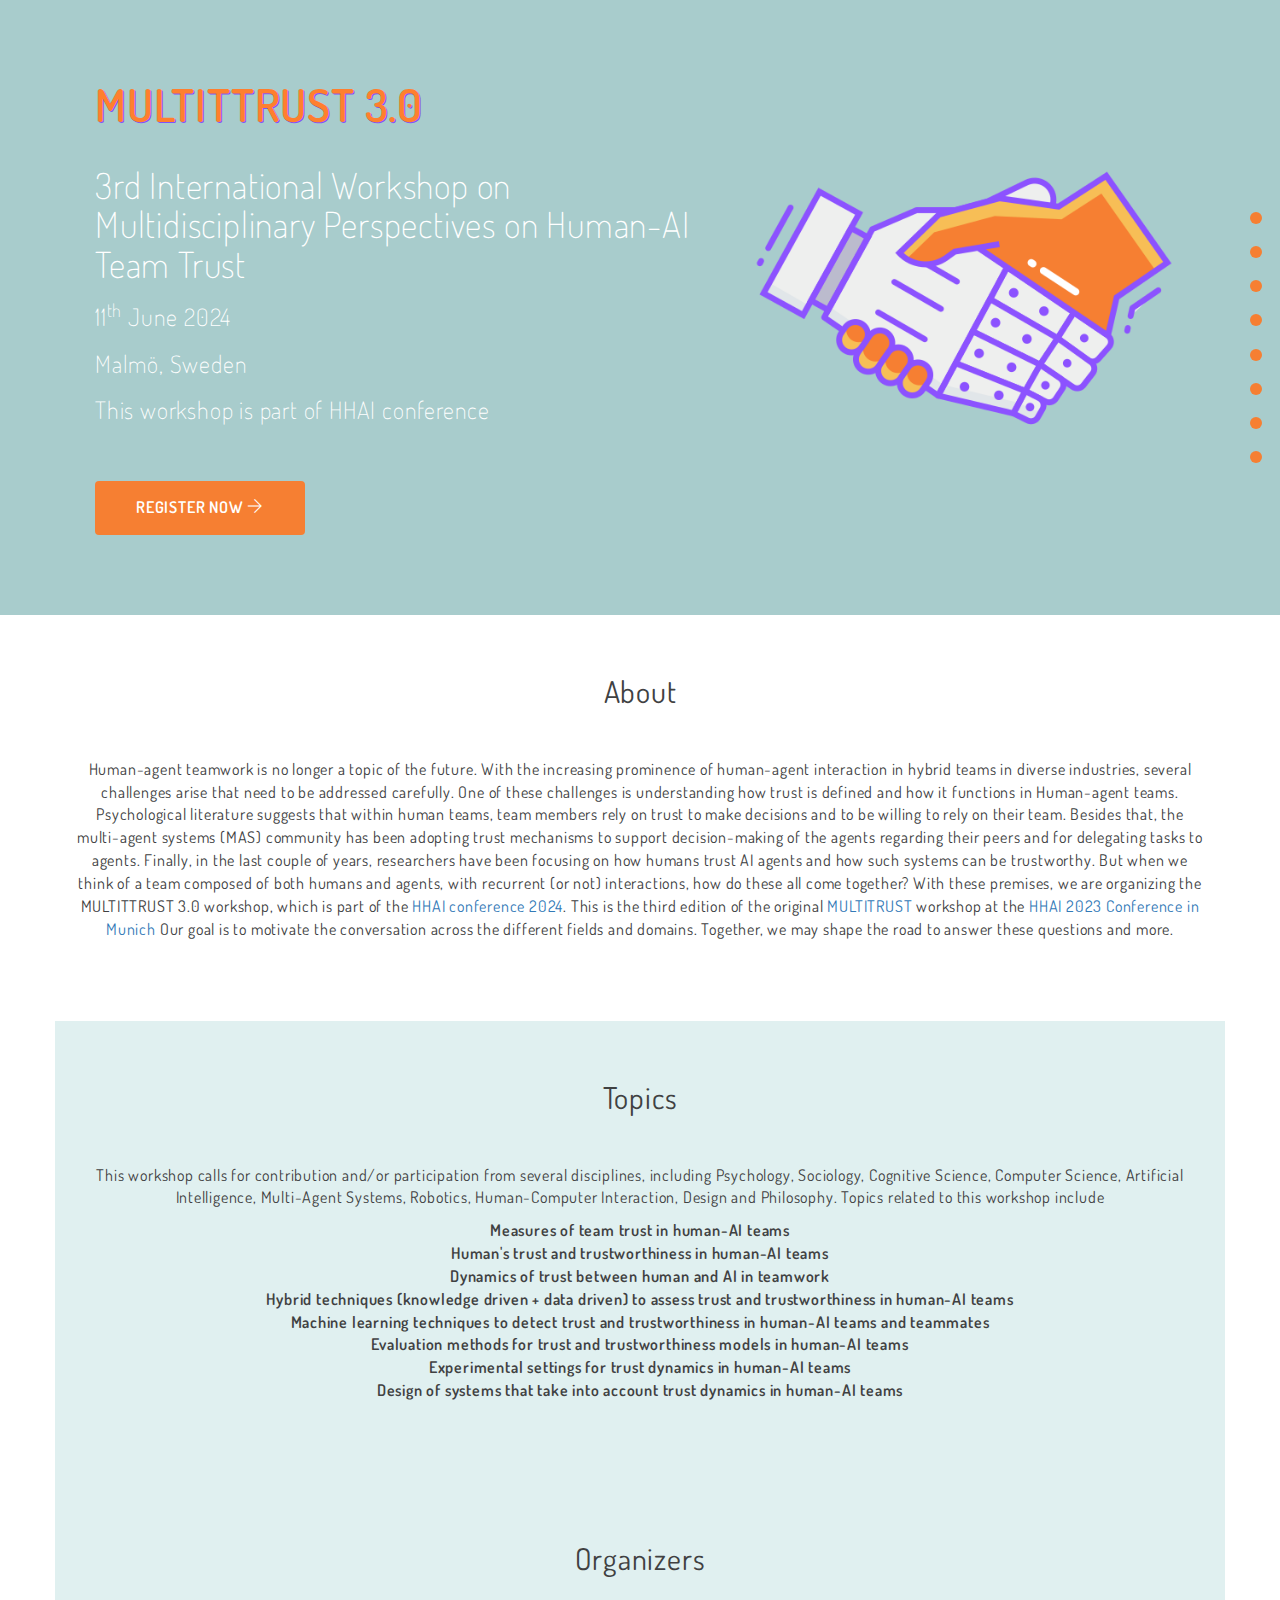
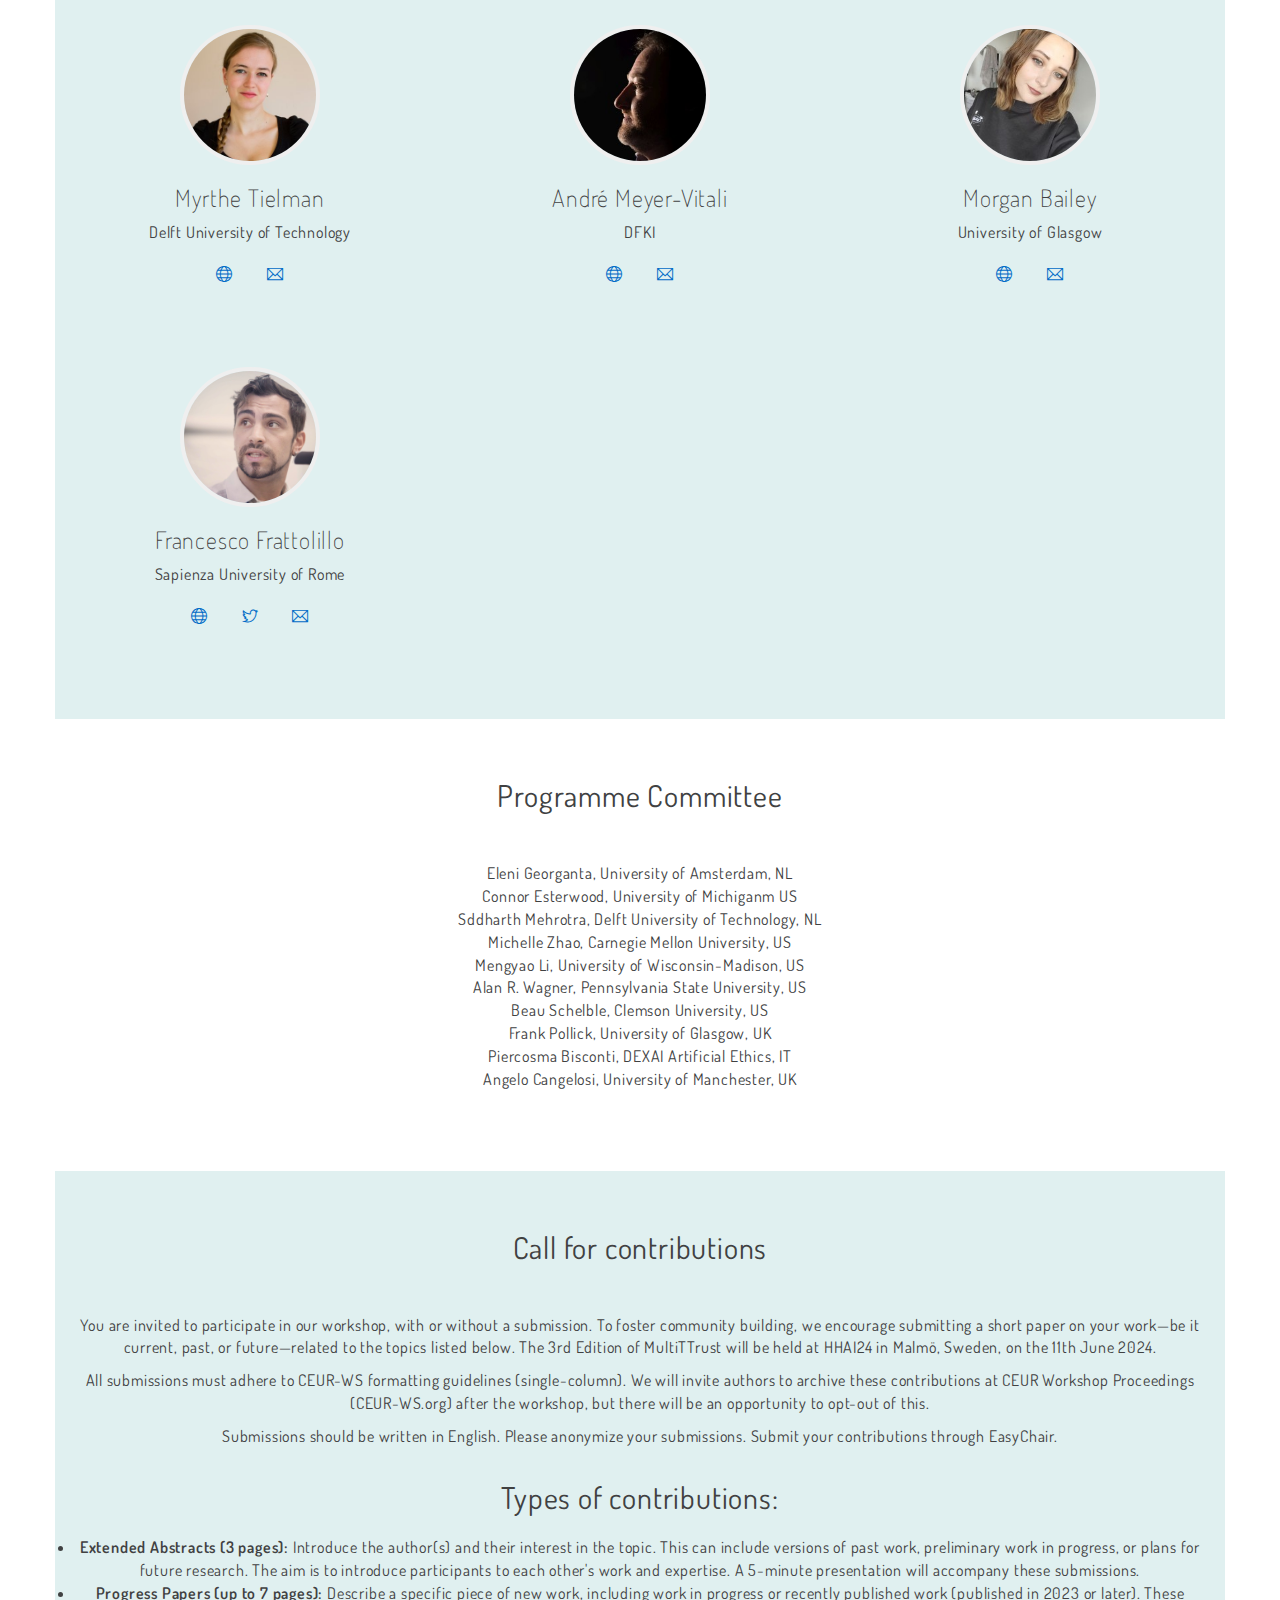
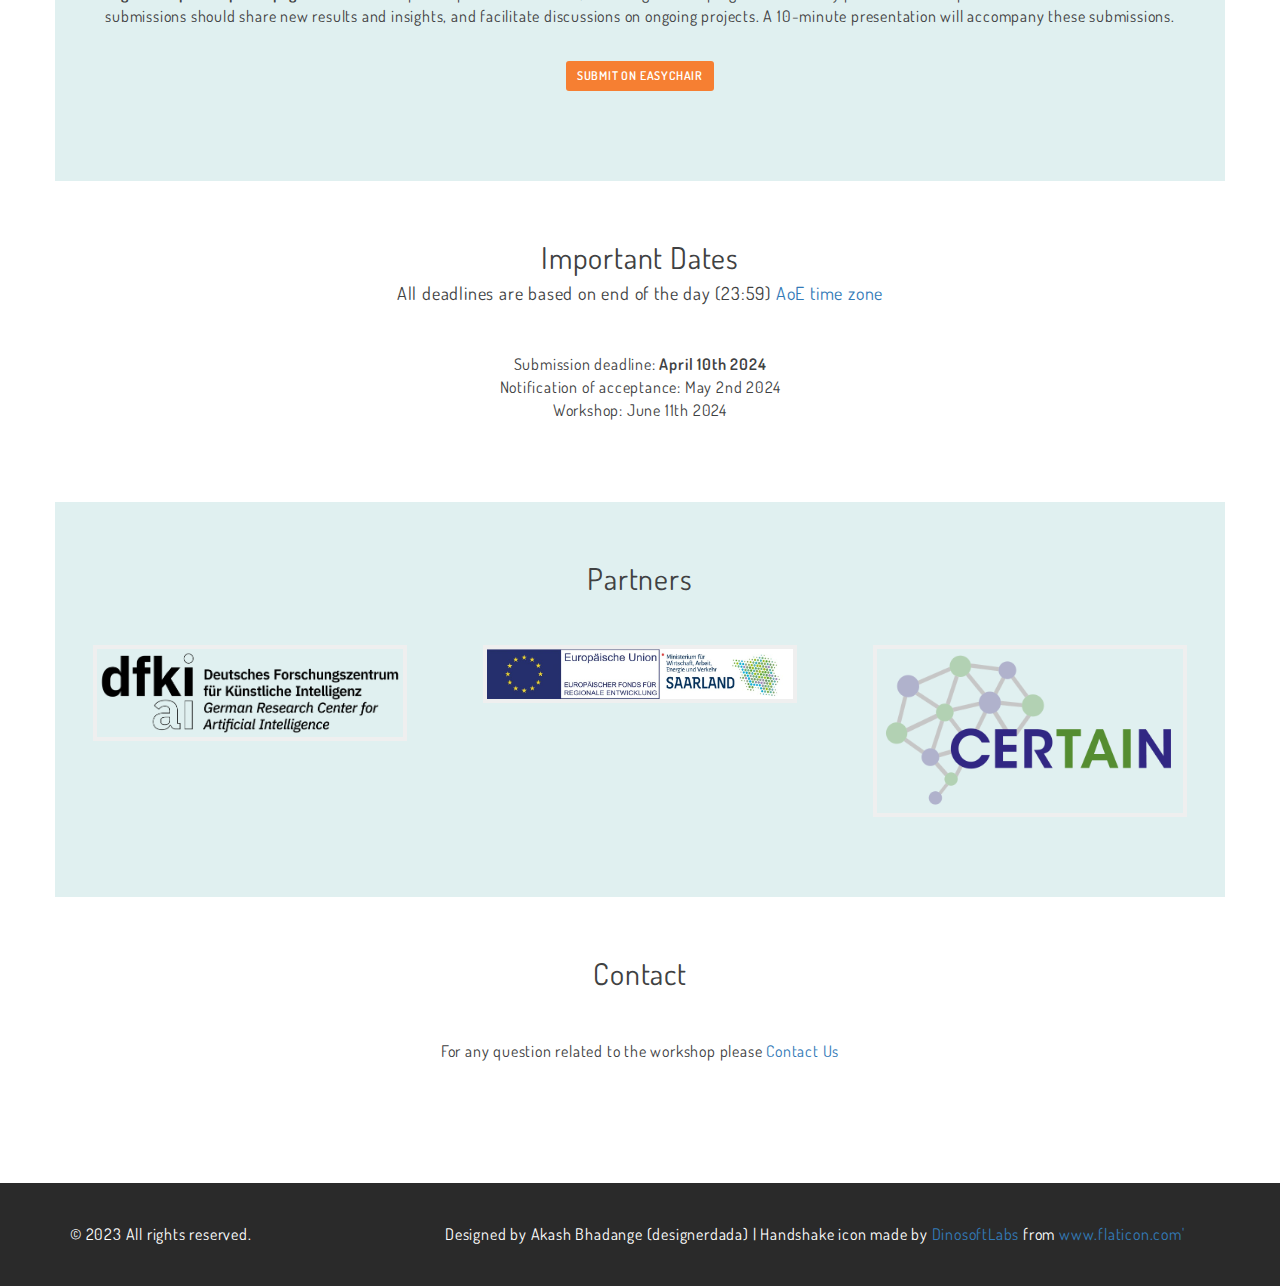
==== commit 3d50658d: "Added Call4Papers, Dates, ProgramCommittee and Partners" ====
--- a/index.html
+++ b/index.html
@@ -83,8 +83,10 @@
         <!-- not important -->
 
     <div data-include="programmecommittee"></div> 
+    <div data-include="call4contrib"></div>
     <div data-include="dates"></div>
-    <!-- <div data-include="call4contrib"></div> -->
+
+    <div data-include="partners"></div>
 
 
     <div class="container" id="contact">
--- a/css/style.css
+++ b/css/style.css
@@ -181,6 +181,10 @@
     border: 4px solid #efefef;
     border-radius: 50%;
 }
+.logos-img {
+    max-width: 90%;
+    border: 4px solid #efefef;
+}
 ul.speaker-social li {
 	list-style: none;
 	display: inline-block;
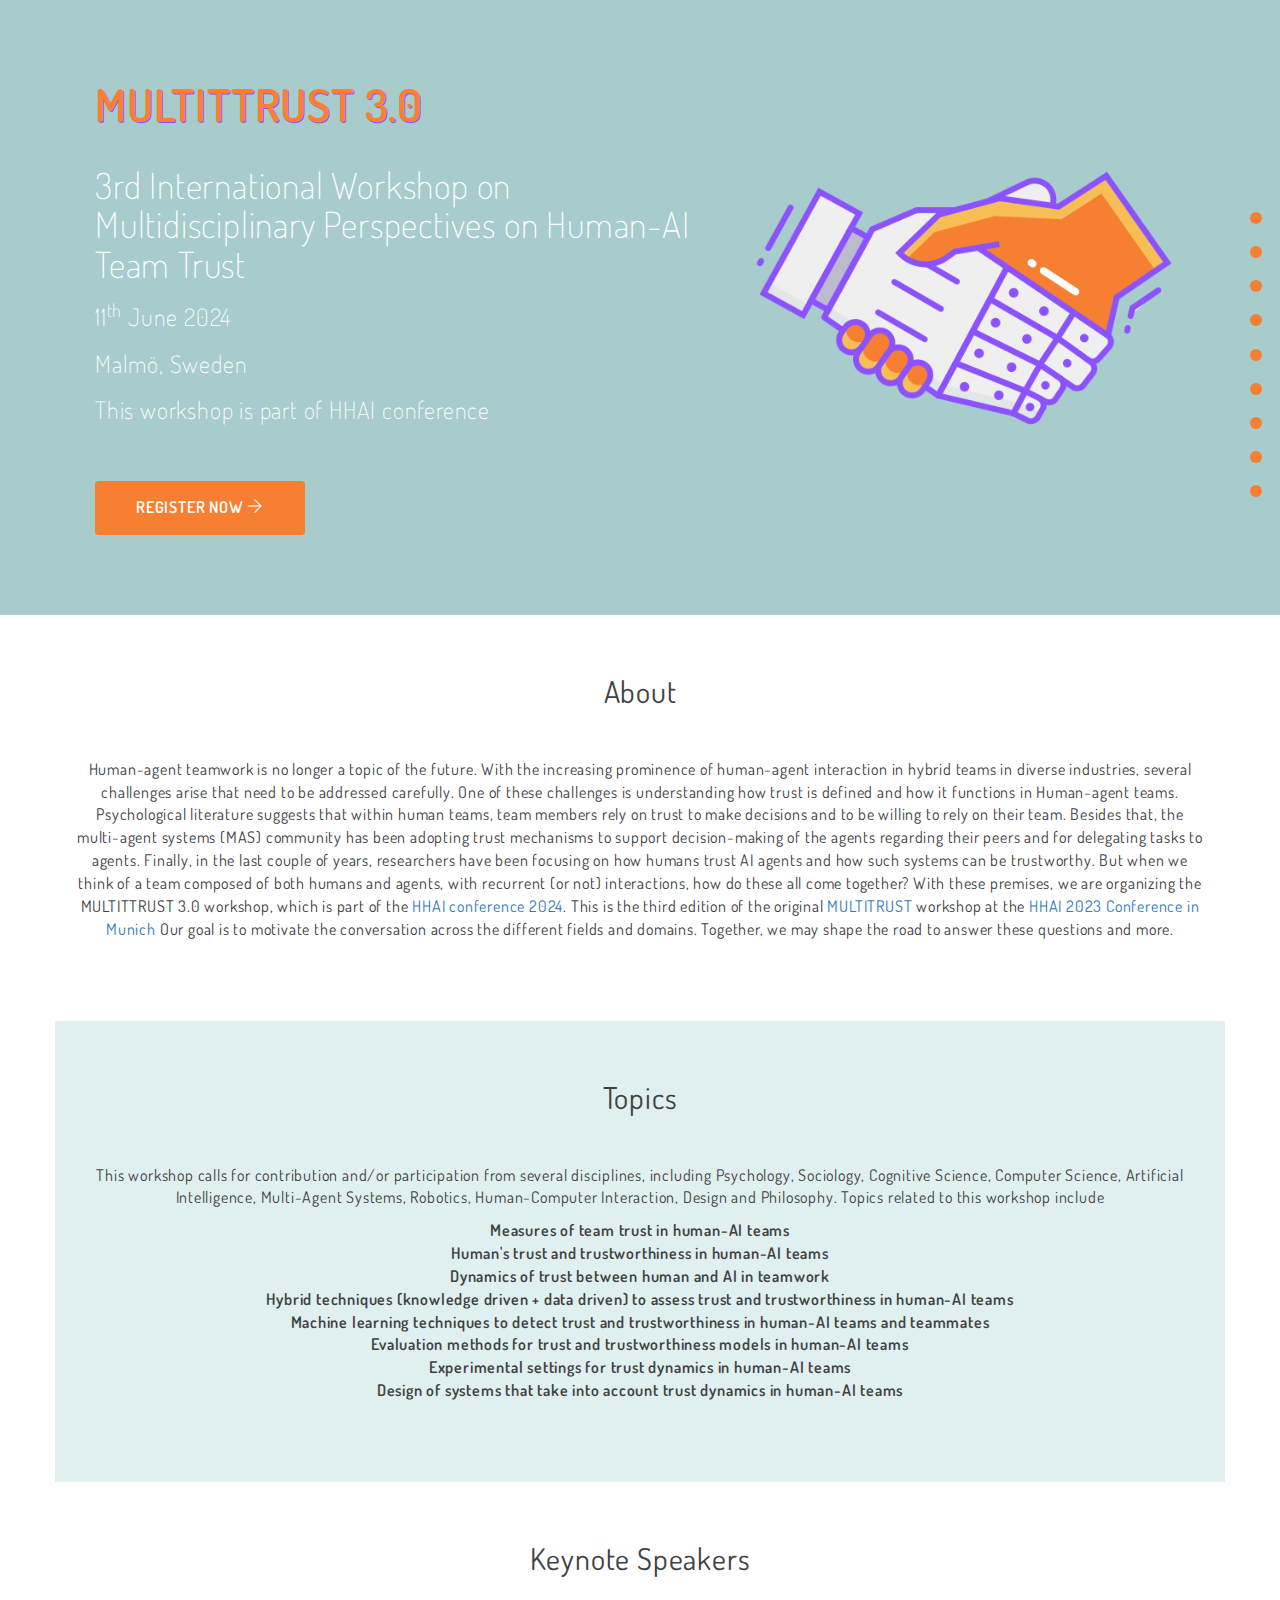
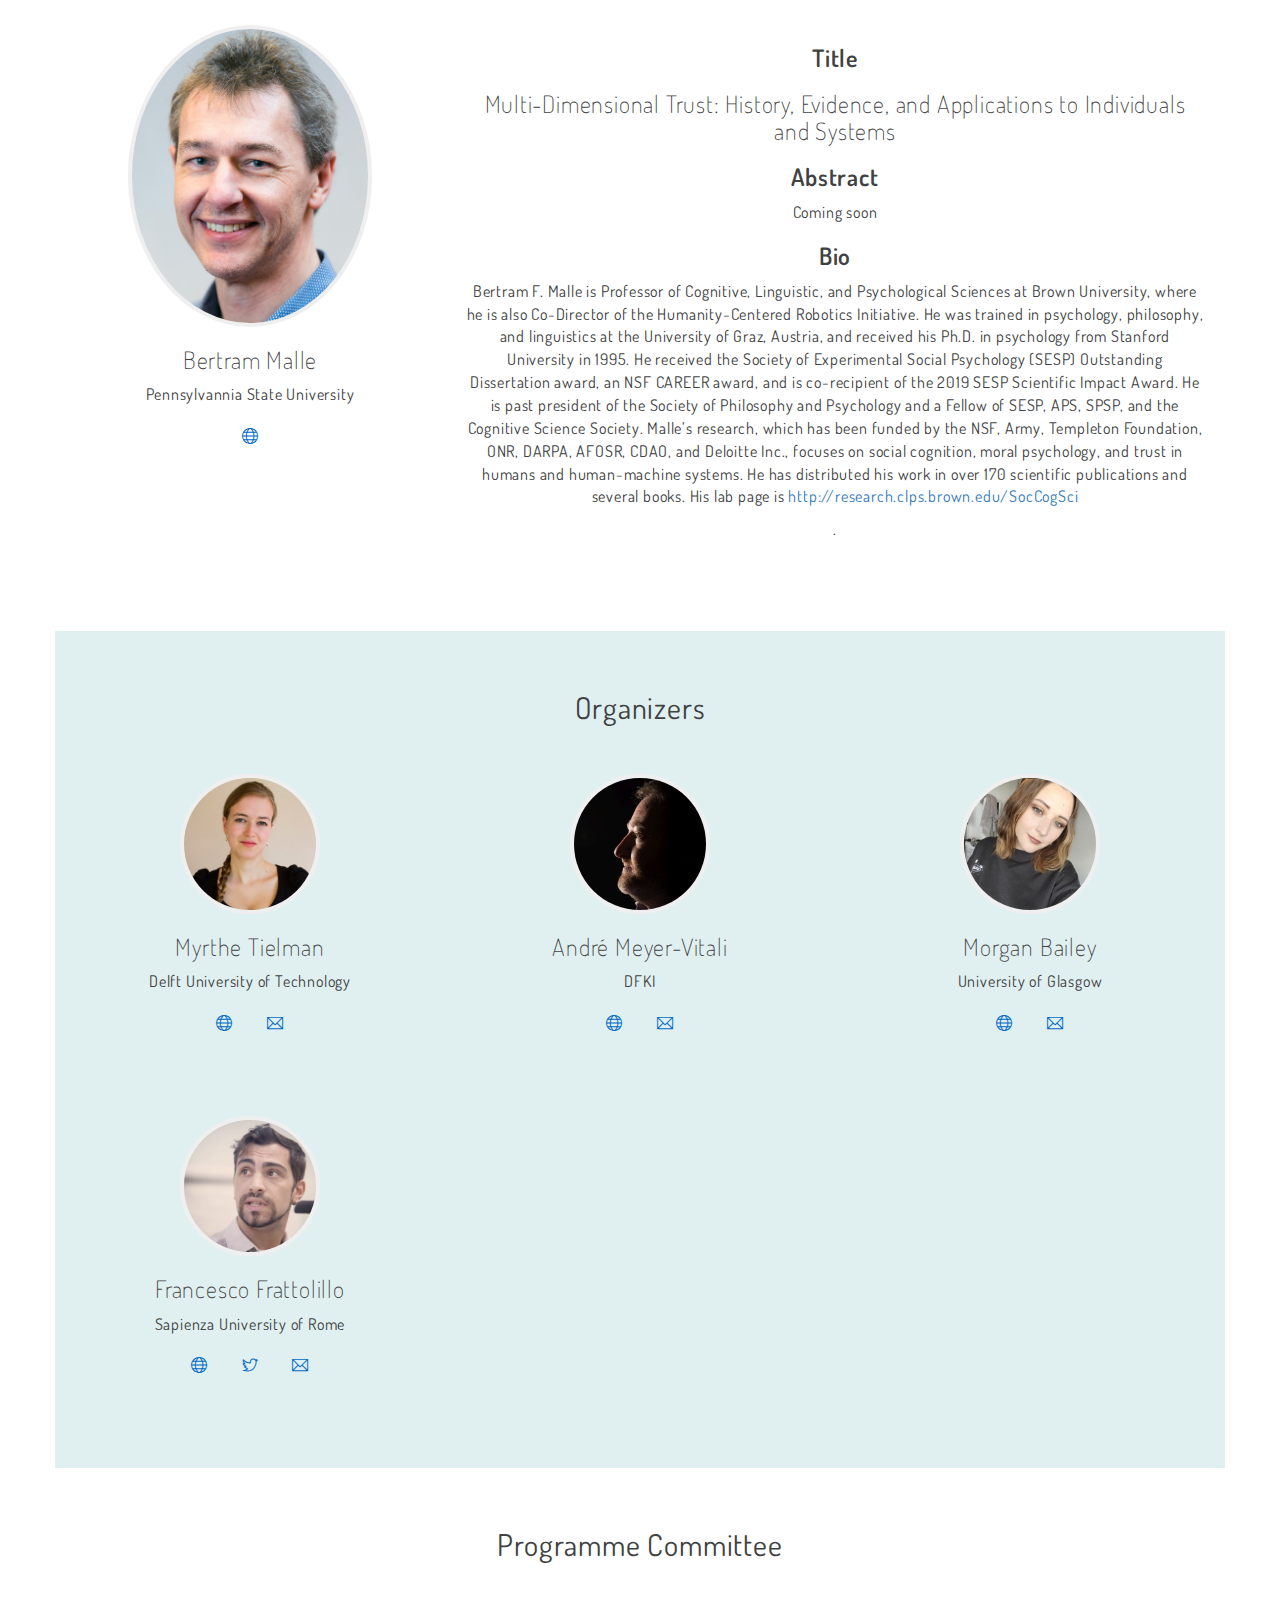
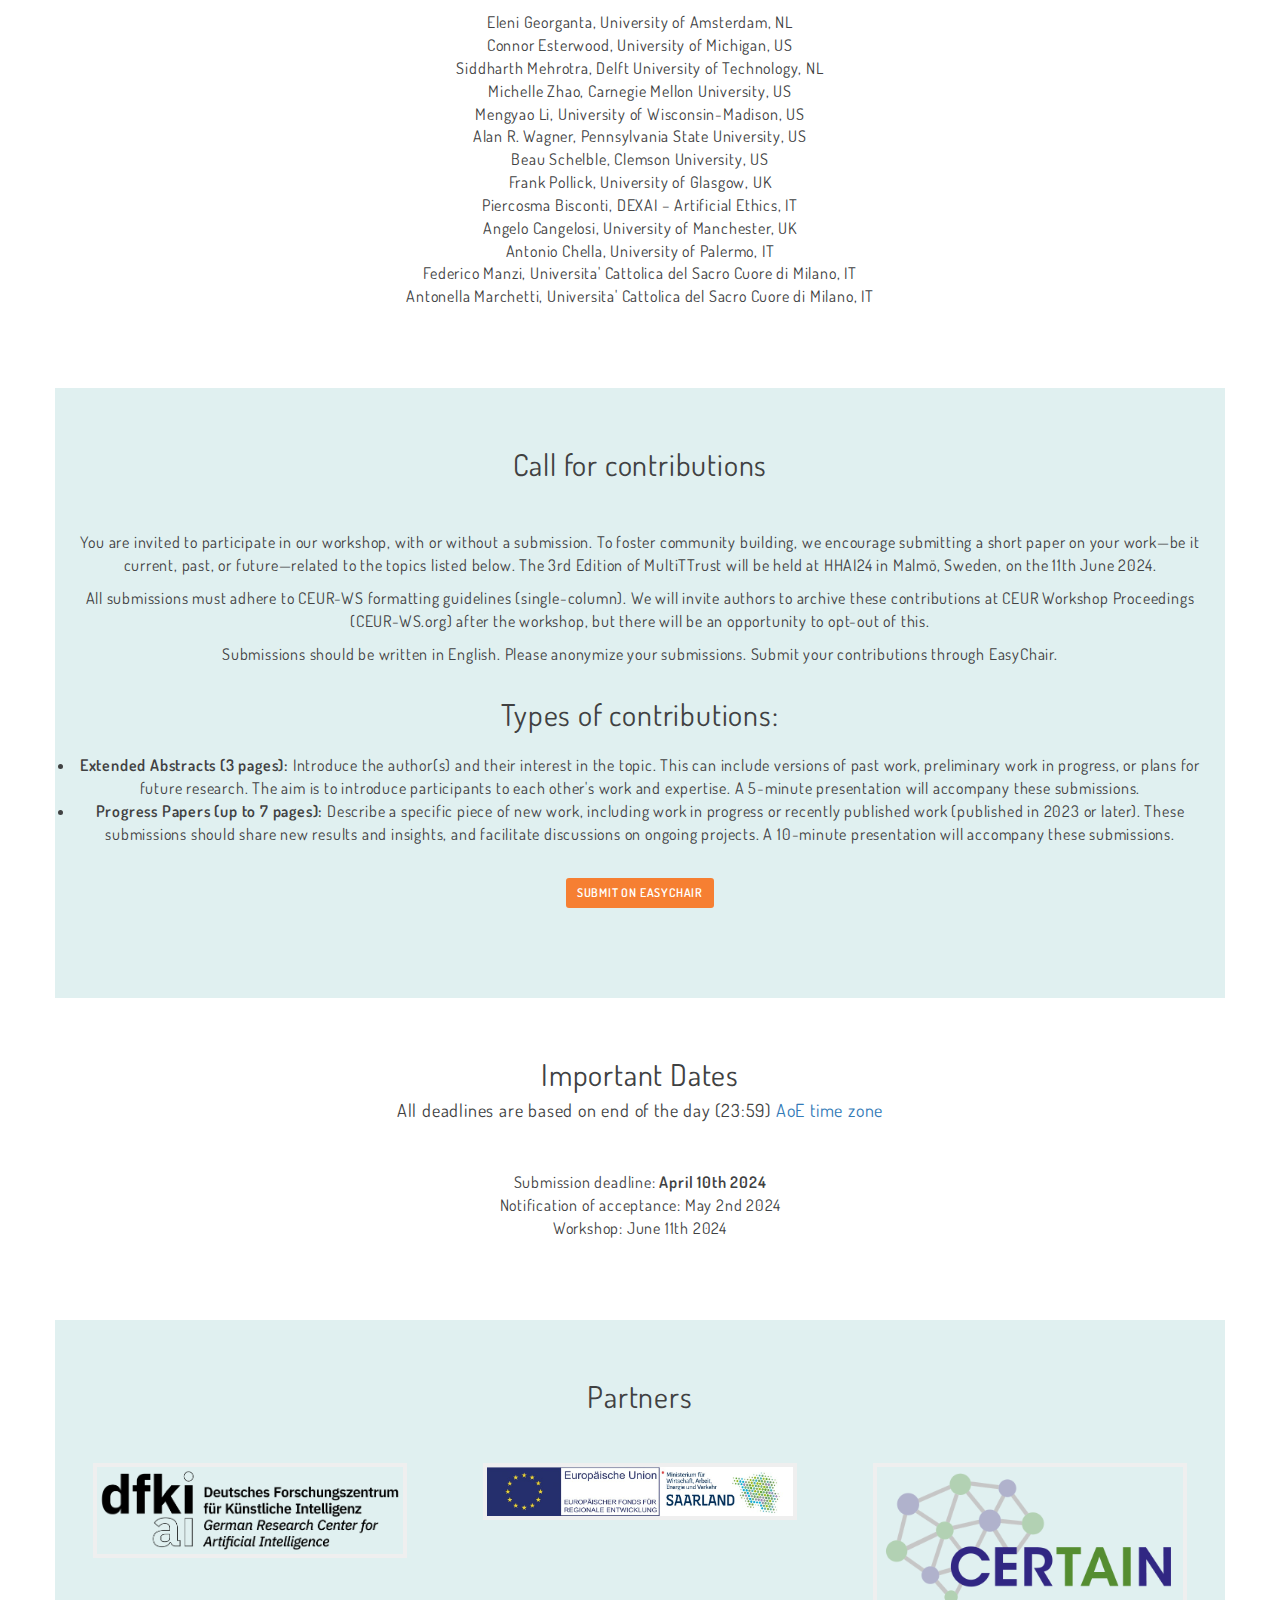
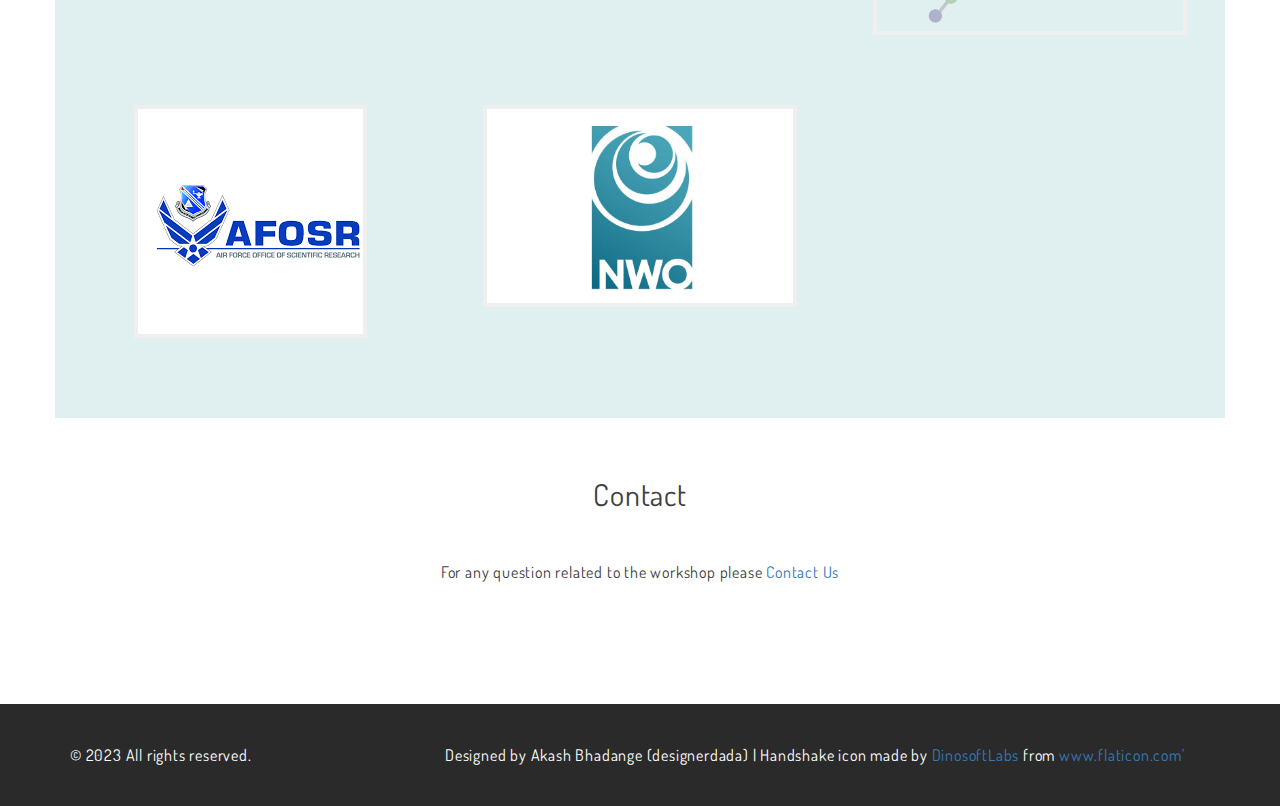
==== commit f66e66f6: "Added Speaker, other partners and updated PC" ====
--- a/index.html
+++ b/index.html
@@ -72,7 +72,7 @@
     
     <!-- End: Desc -->
 
-    <!-- <div data-include="speakers"></div> -->
+    <div data-include="speakers"></div>
 
     <!-- <div data-include="programme"></div>  -->
 
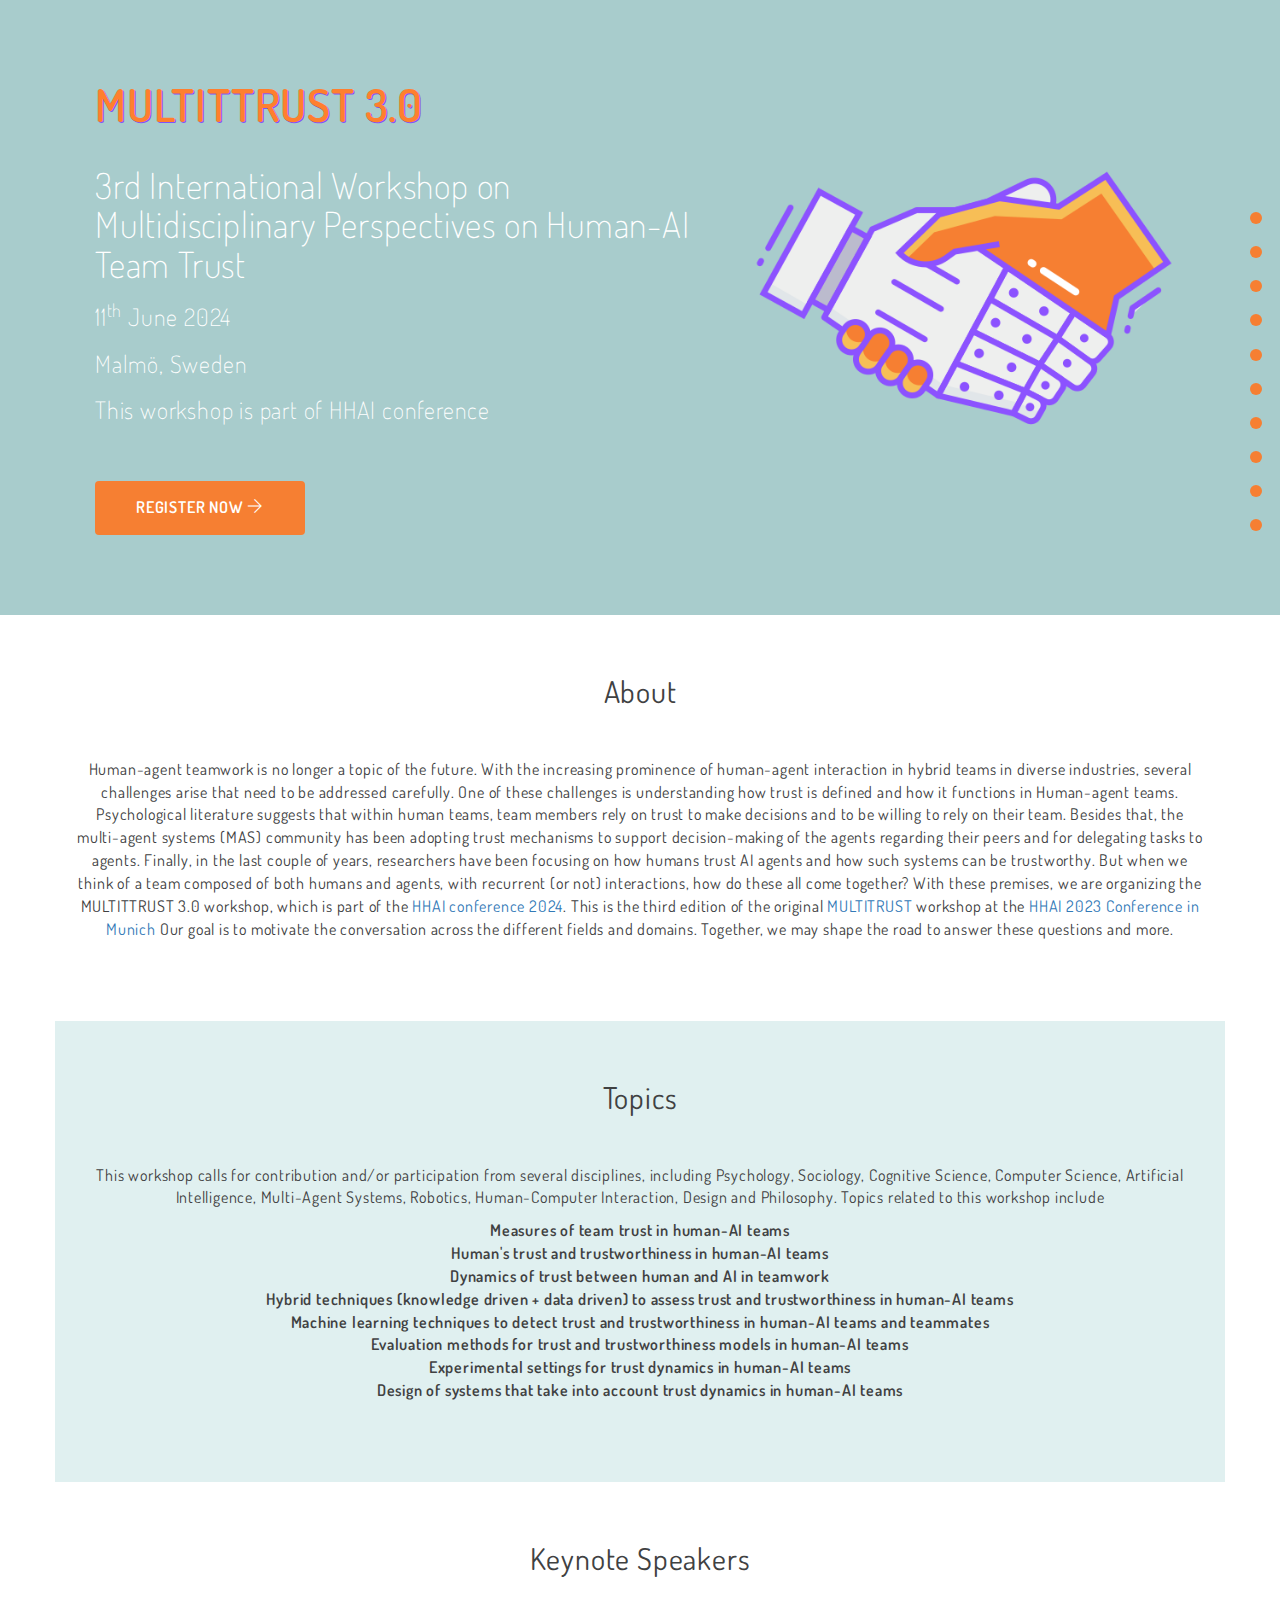
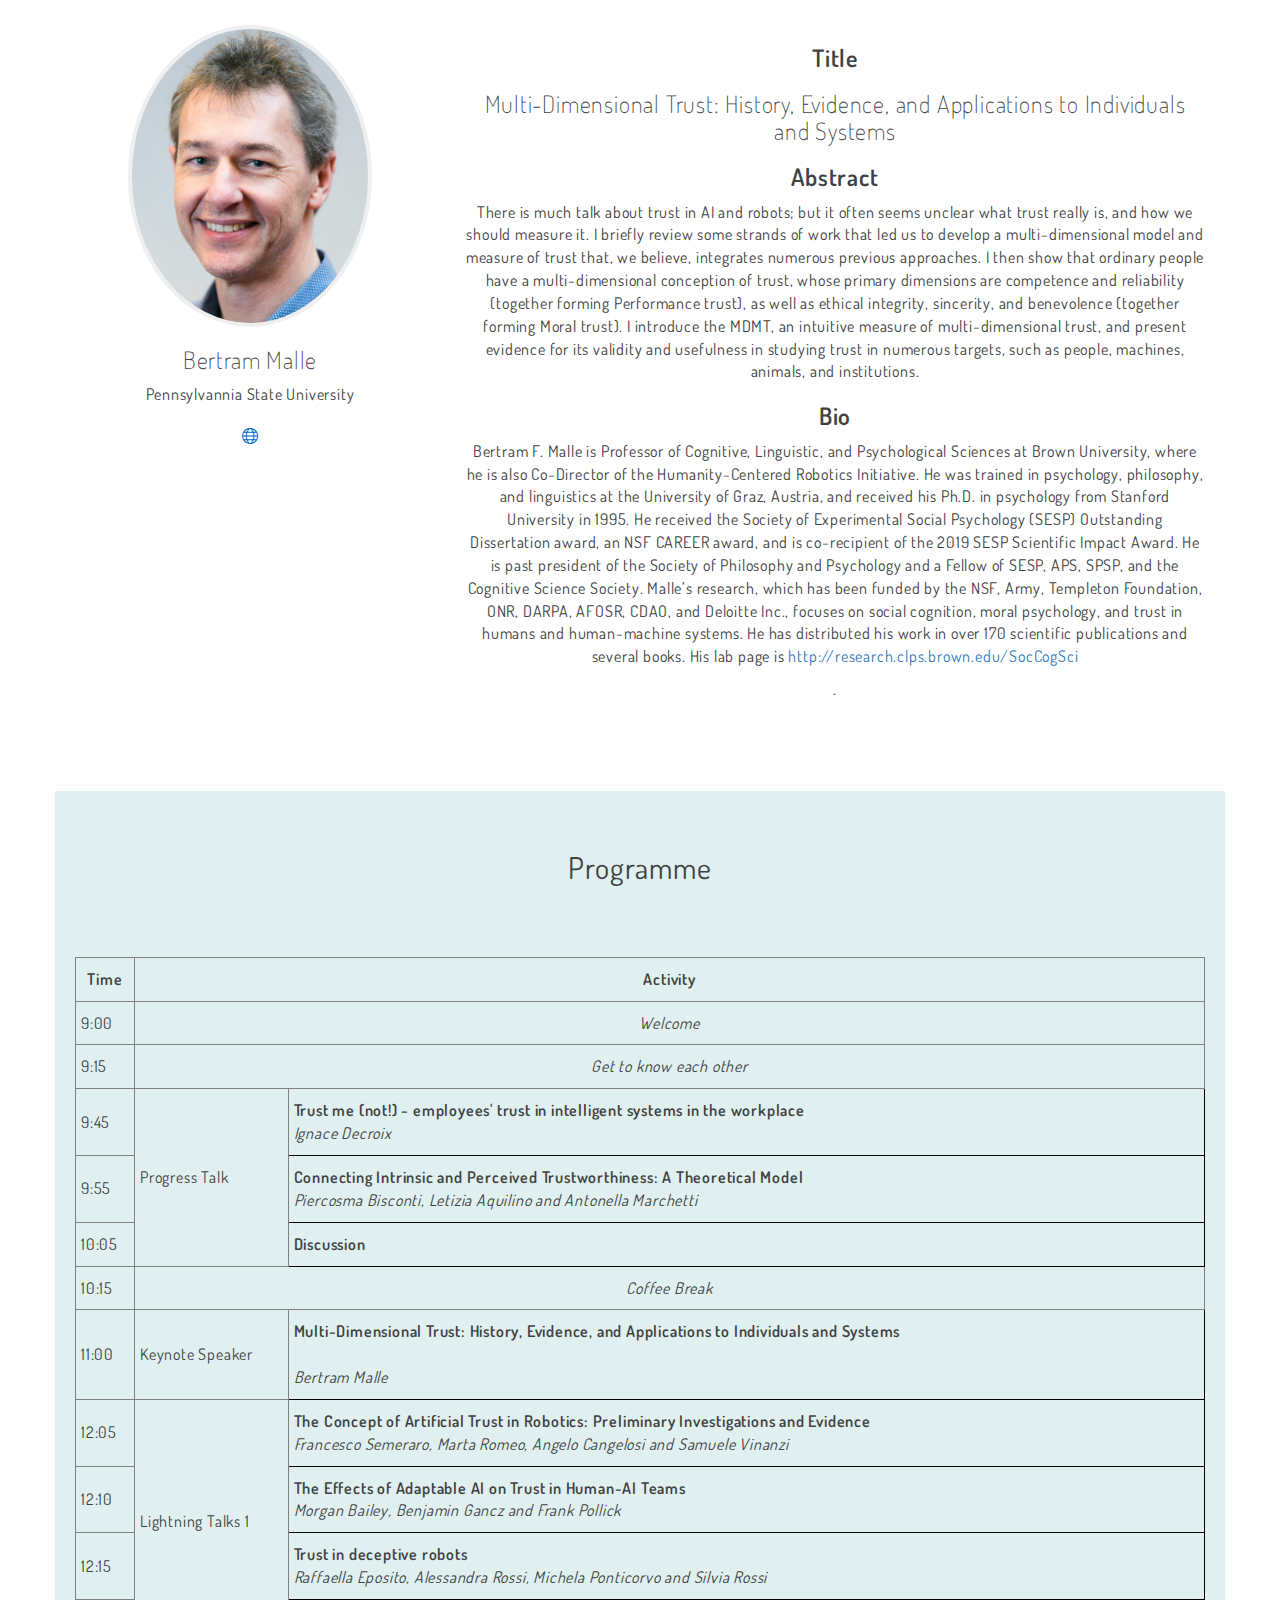
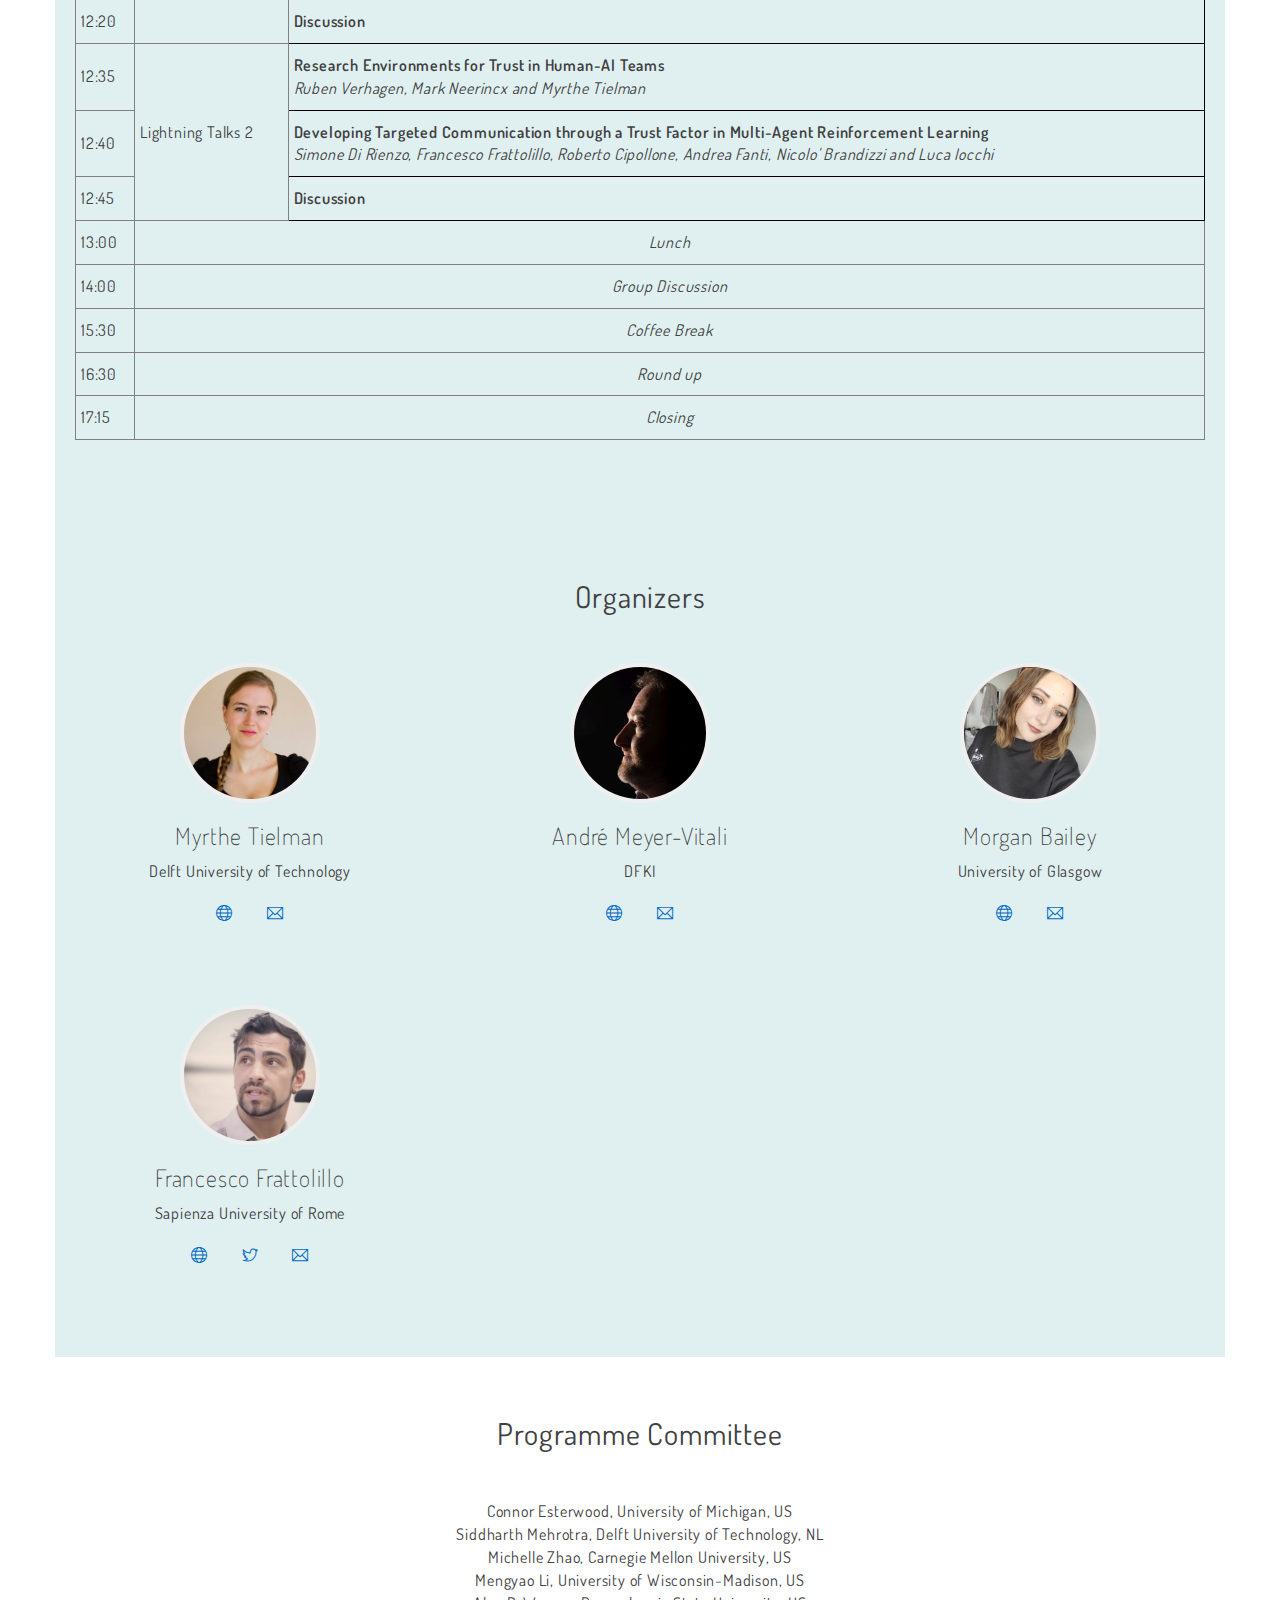
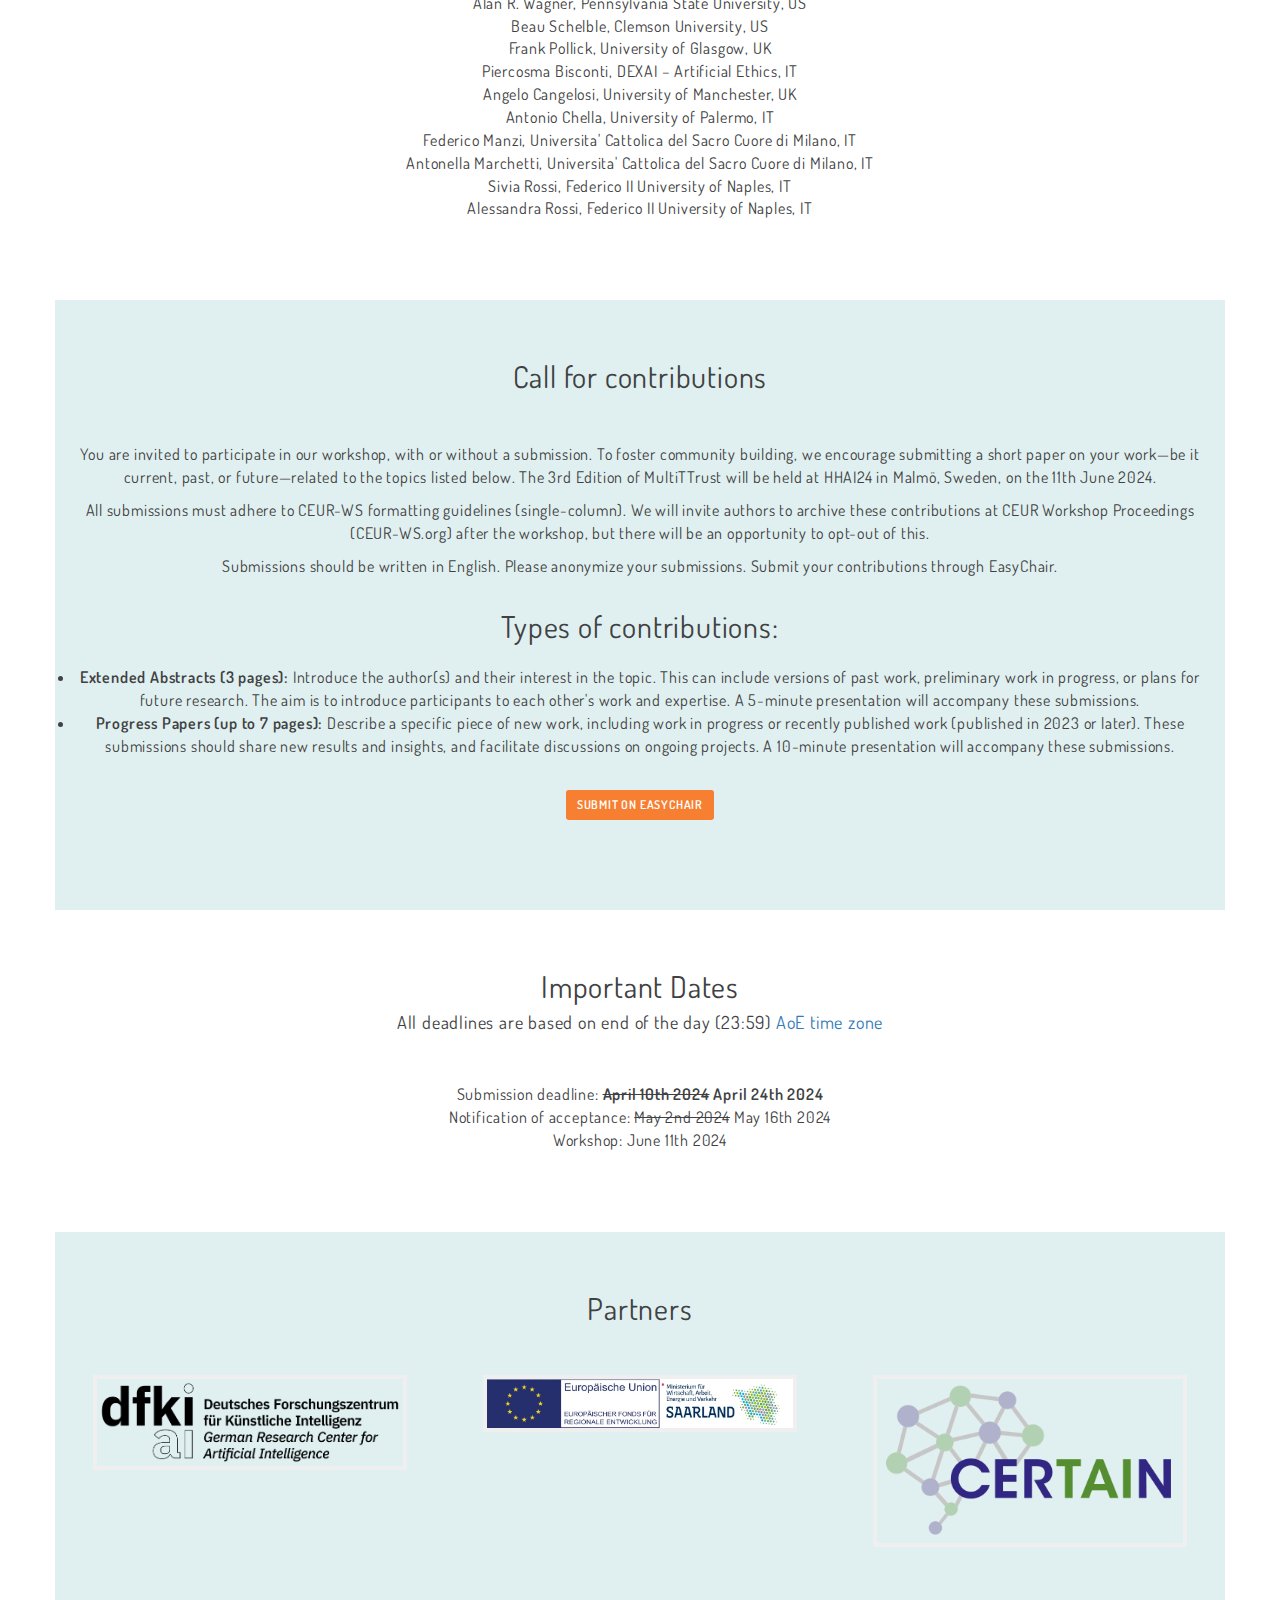
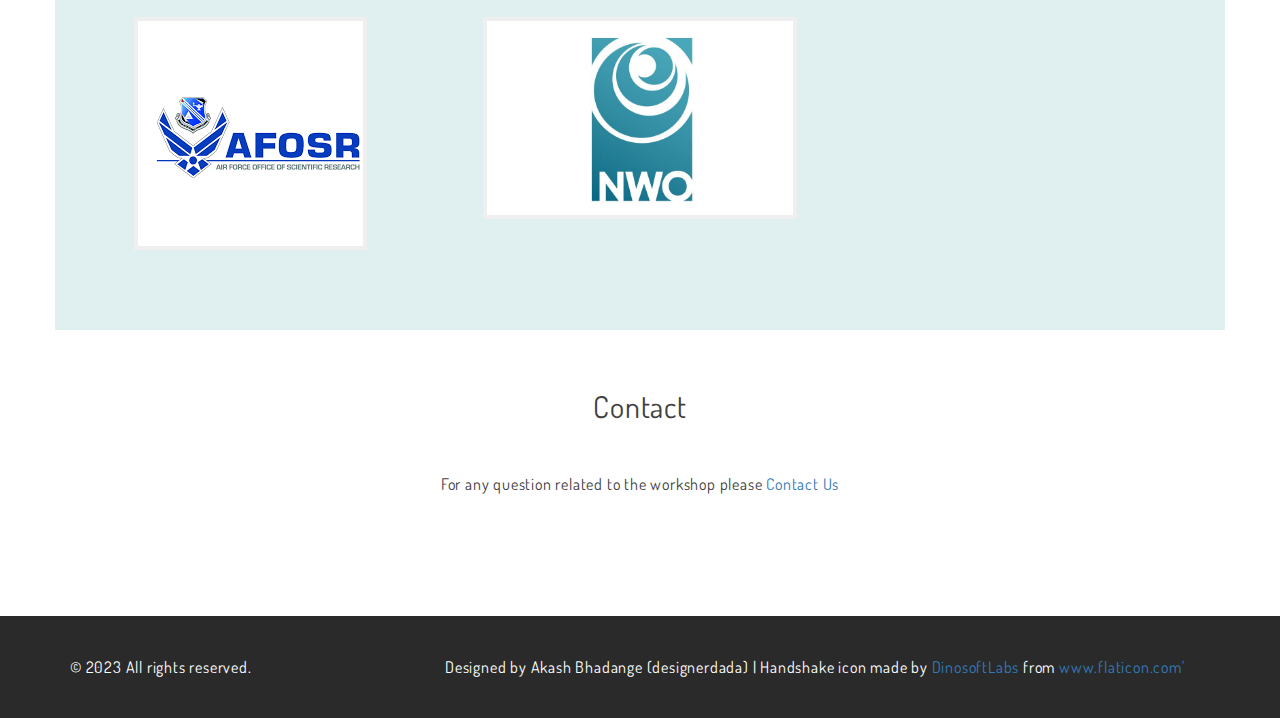
==== commit 9cce3089: "Added Programme" ====
--- a/index.html
+++ b/index.html
@@ -74,7 +74,7 @@
 
     <div data-include="speakers"></div>
 
-    <!-- <div data-include="programme"></div>  -->
+    <div data-include="programme"></div> 
 
     <!-- <div data-include="conclusions"></div> -->
 
--- a/css/style.css
+++ b/css/style.css
@@ -382,10 +382,11 @@
     margin: 0 0;
 }
 
-.tg  {border-collapse:collapse;border-spacing:0;text-align: center}
+.tg  {border-collapse:collapse;border-spacing:0;text-align: center;width:100%}
 .tg td{border-color:black;border-style:solid;border-width:1px;padding:10px 5px;}
 .tg th{border-color:black;border-style:solid;border-width:1px;padding:10px 5px;}
 .tg .tg-cly1{text-align:left;vertical-align:middle}
+.tg .tg-cly2{text-align:center;vertical-align:middle}
 .tg .tg-lboi{border-color:inherit;text-align:left;vertical-align:middle}
 .tg .tg-uzvj{border-color:inherit;font-weight:bold;text-align:center;vertical-align:middle}
 .tg .tg-vrnj{border-color:inherit;font-style:italic;text-align:center;vertical-align:middle}
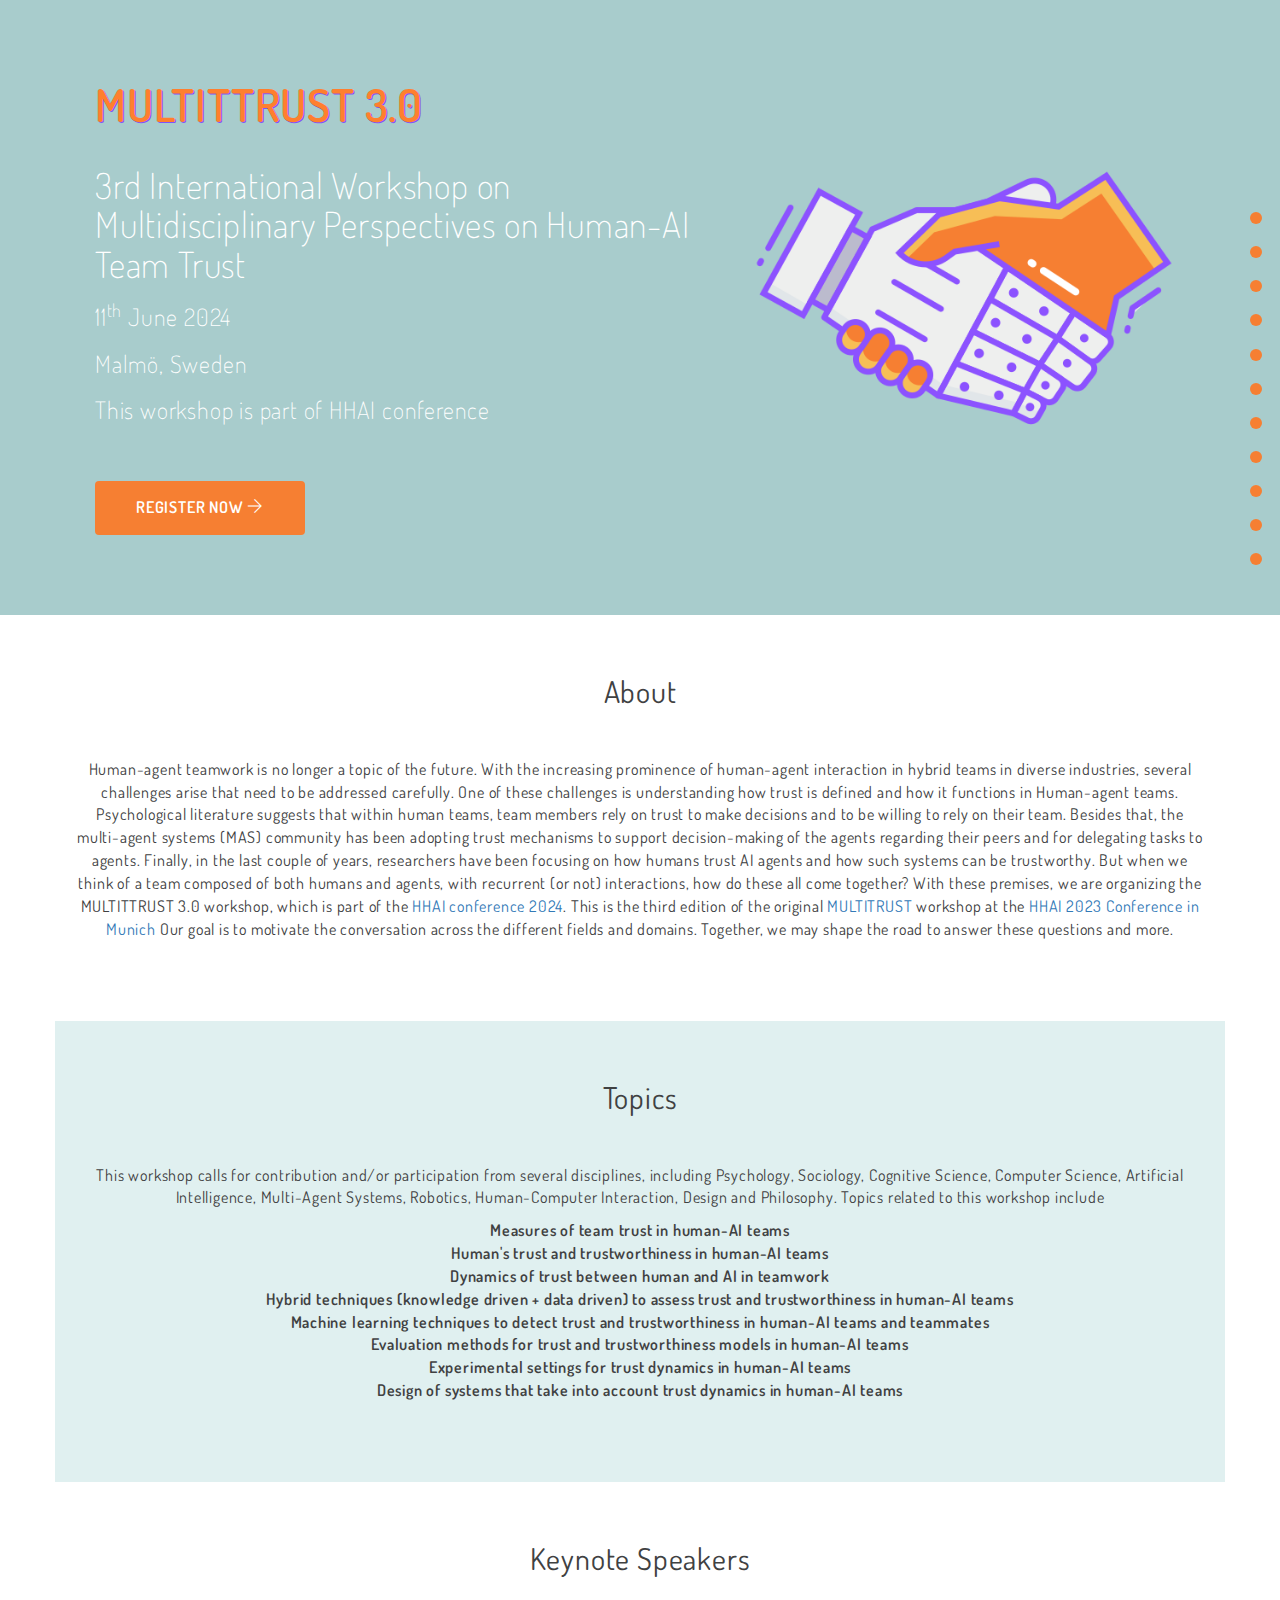
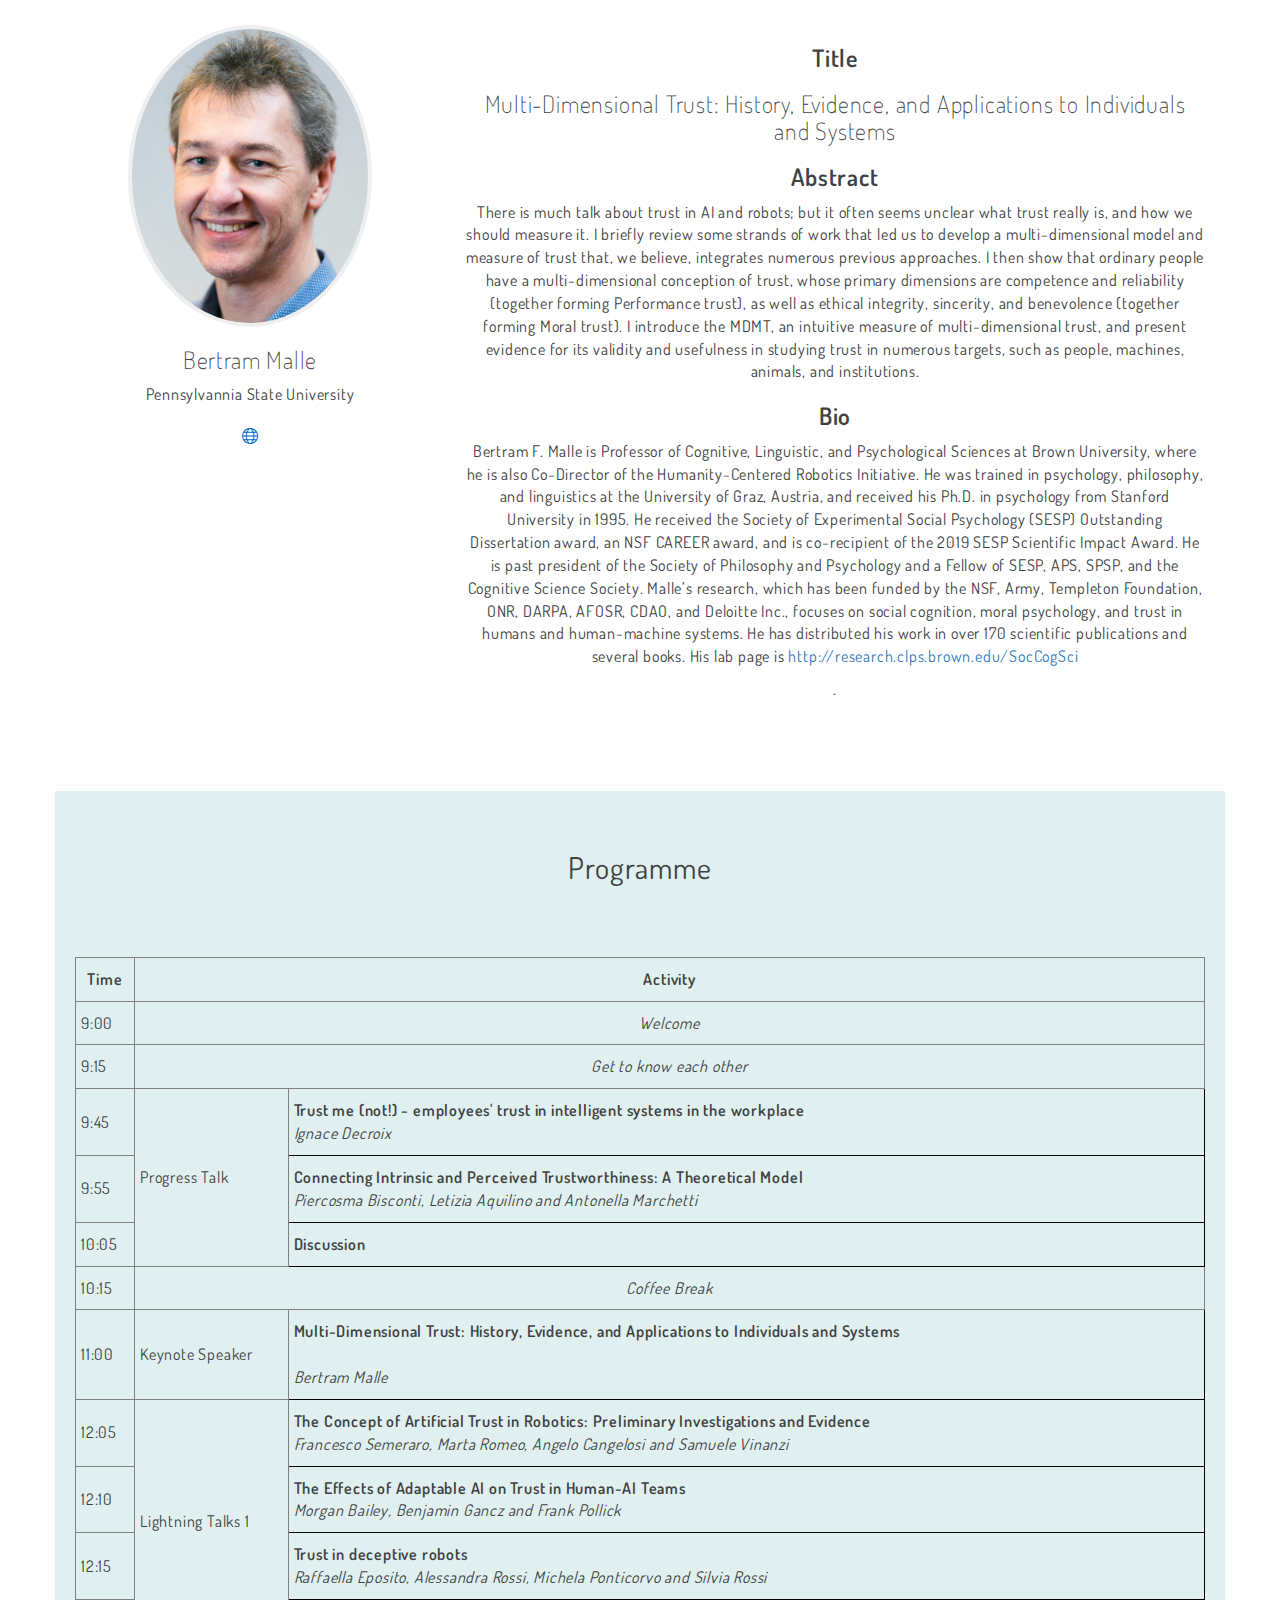
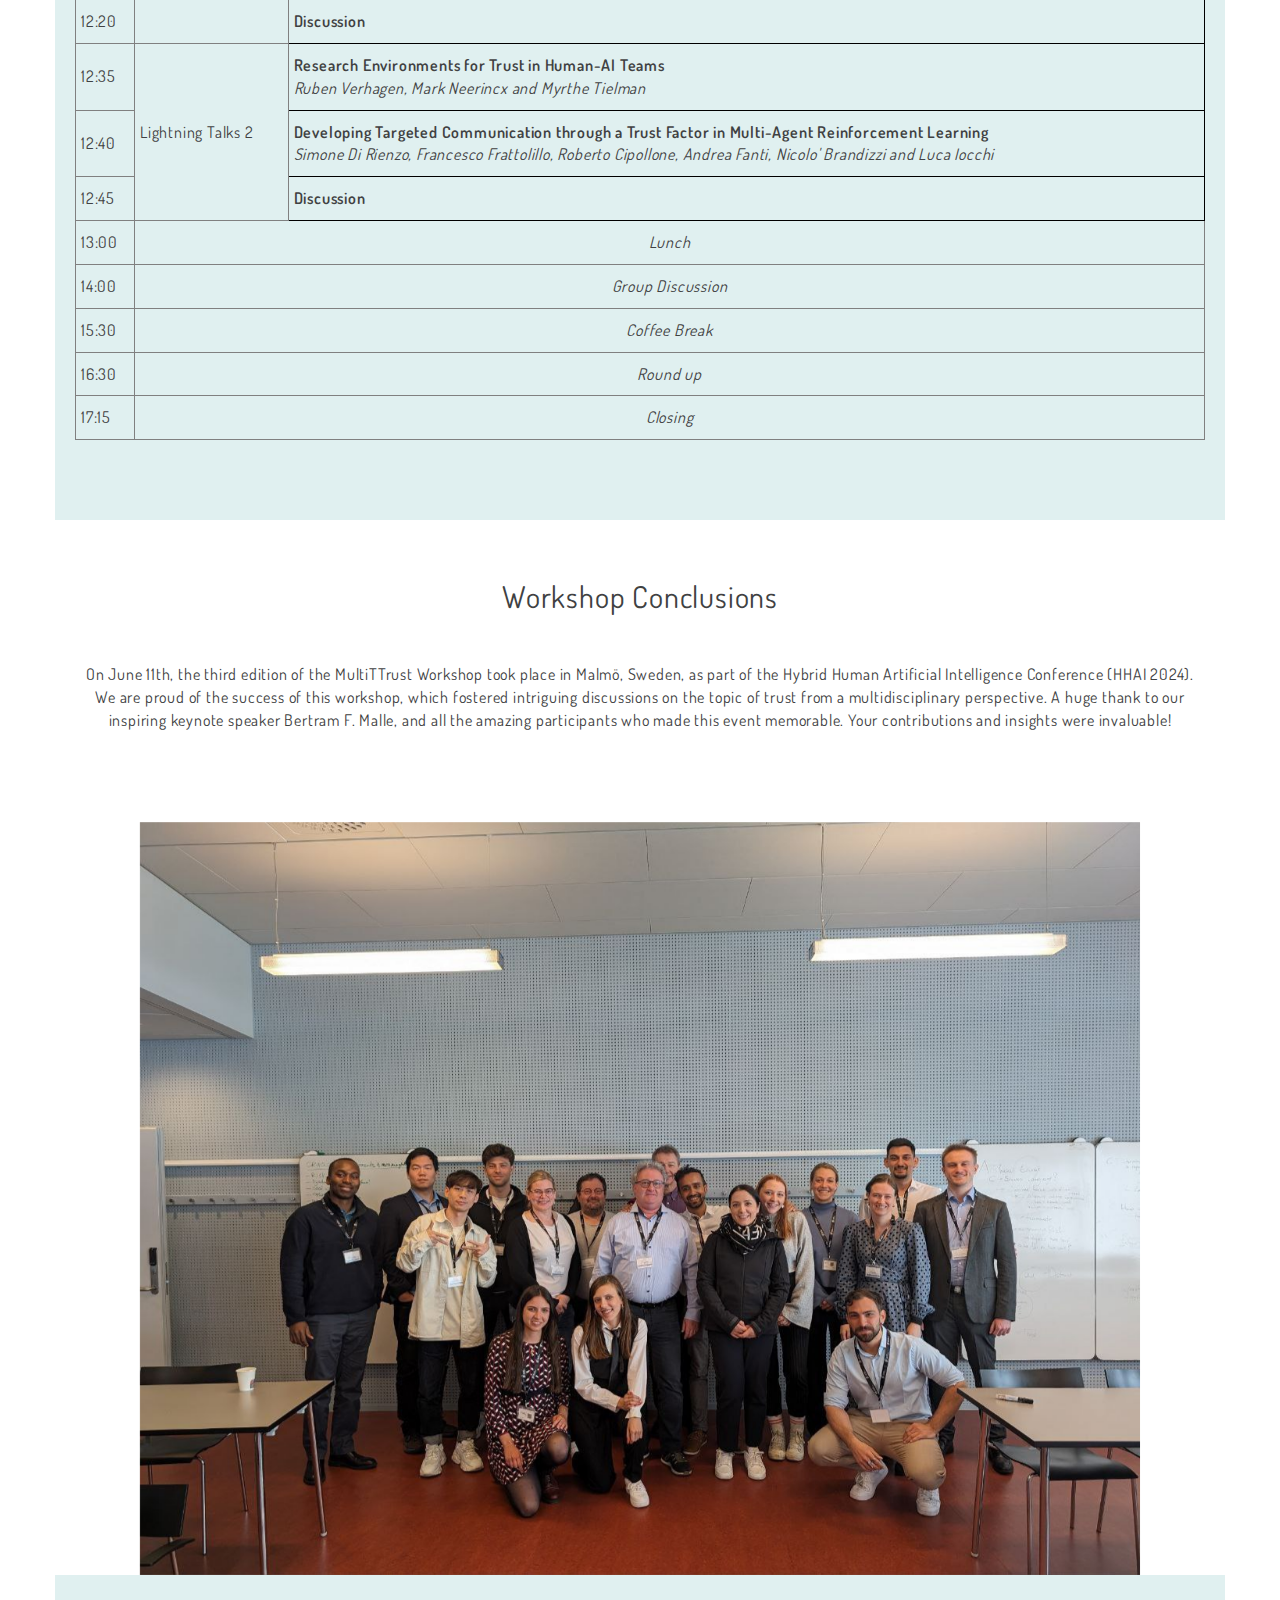
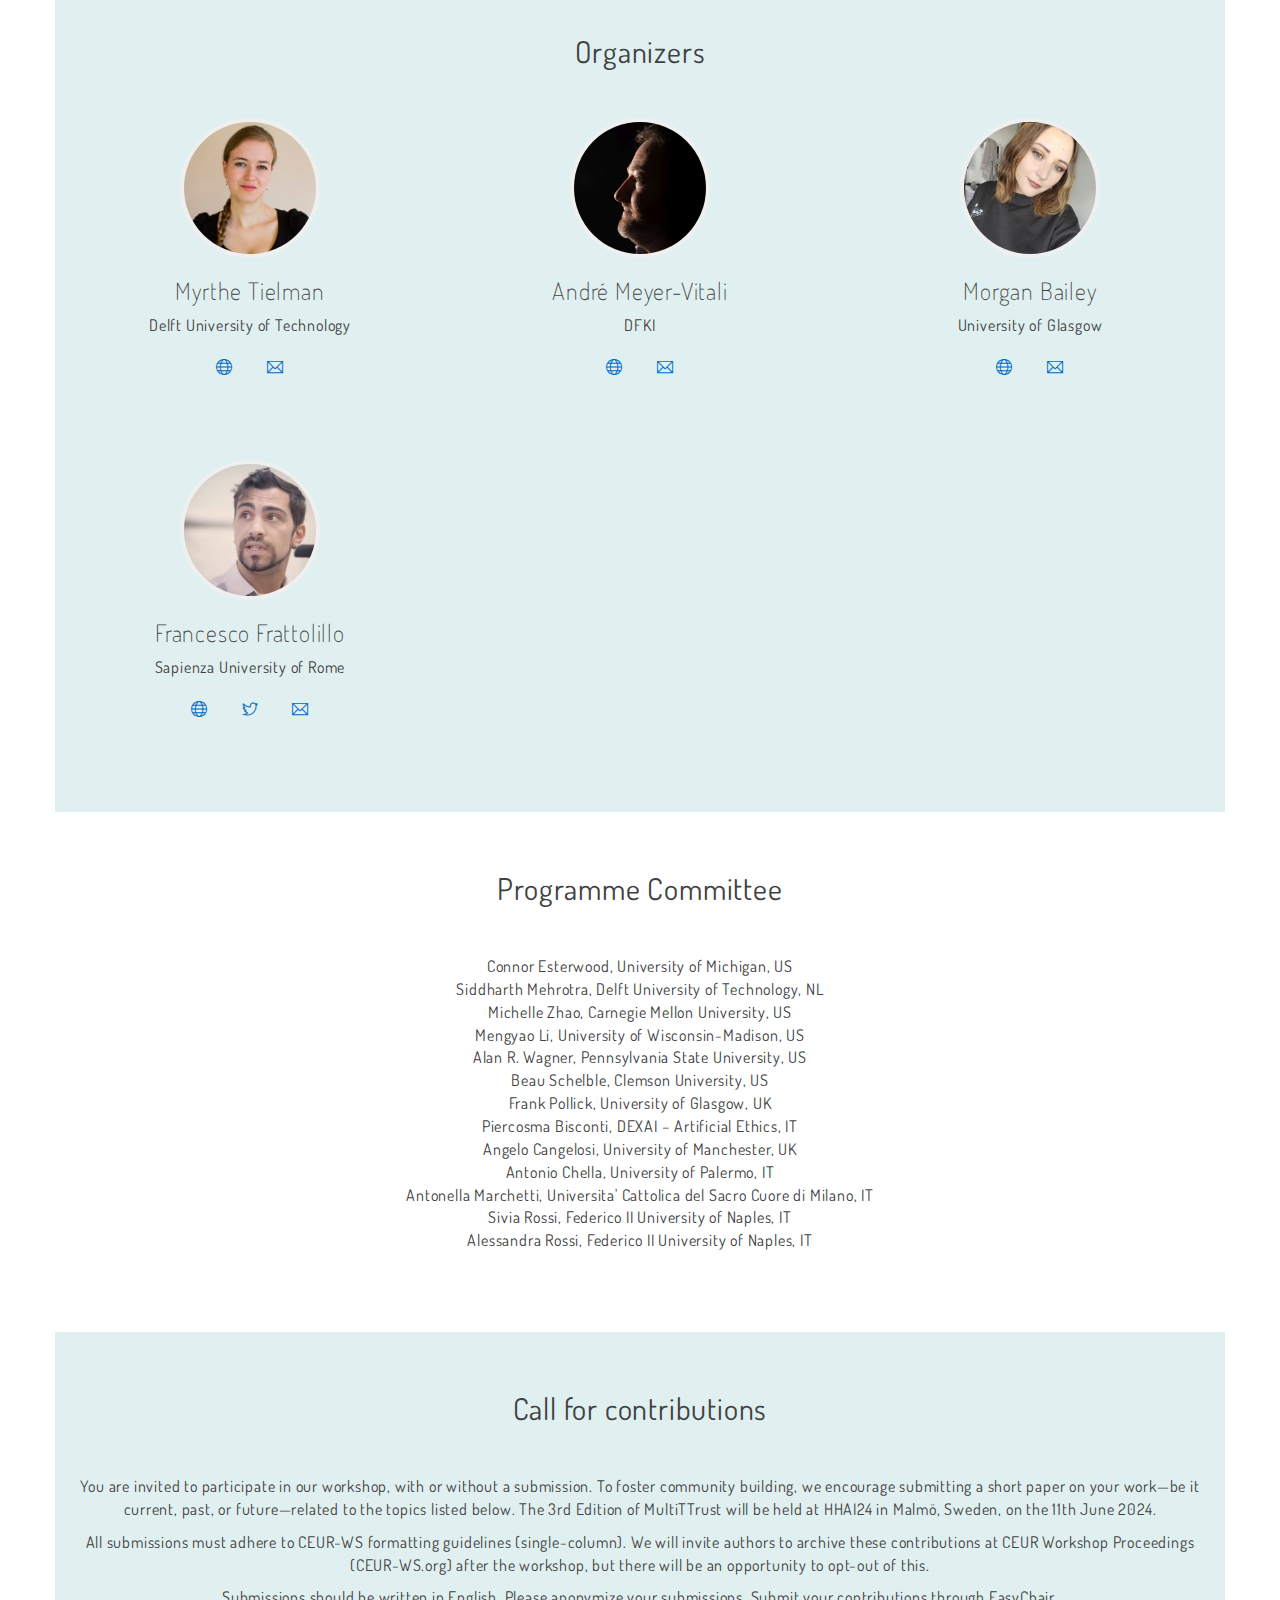
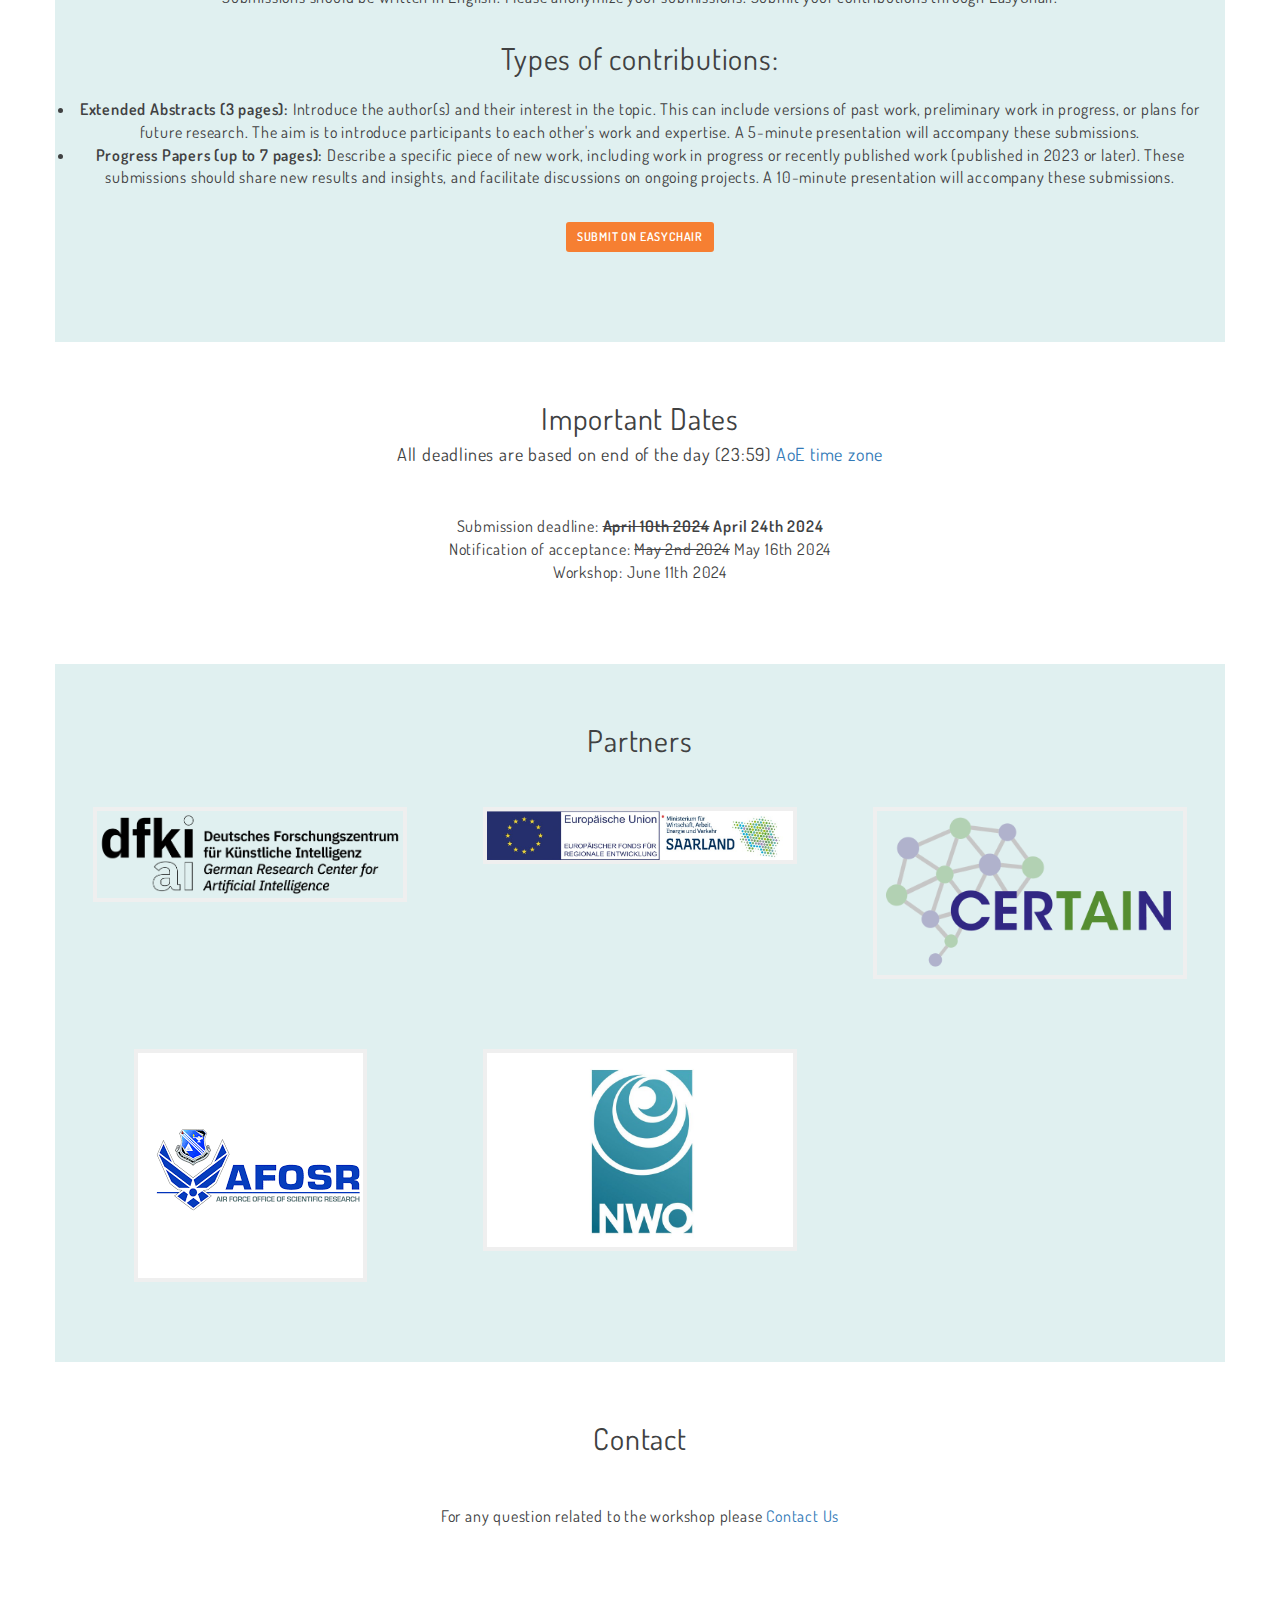
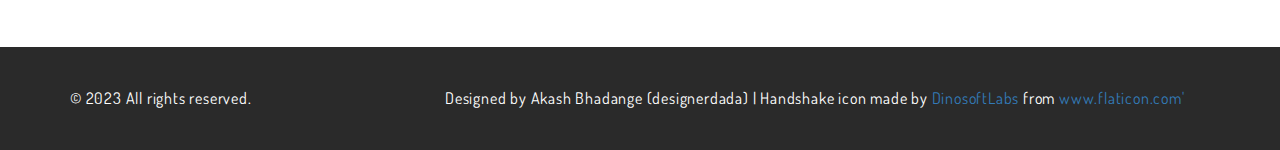
==== commit a6f73dcb: "Added conclusions and updated program committee" ====
--- a/index.html
+++ b/index.html
@@ -76,7 +76,7 @@
 
     <div data-include="programme"></div> 
 
-    <!-- <div data-include="conclusions"></div> -->
+    <div data-include="conclusions"></div>
 
     <div data-include="organizers"></div>
 
